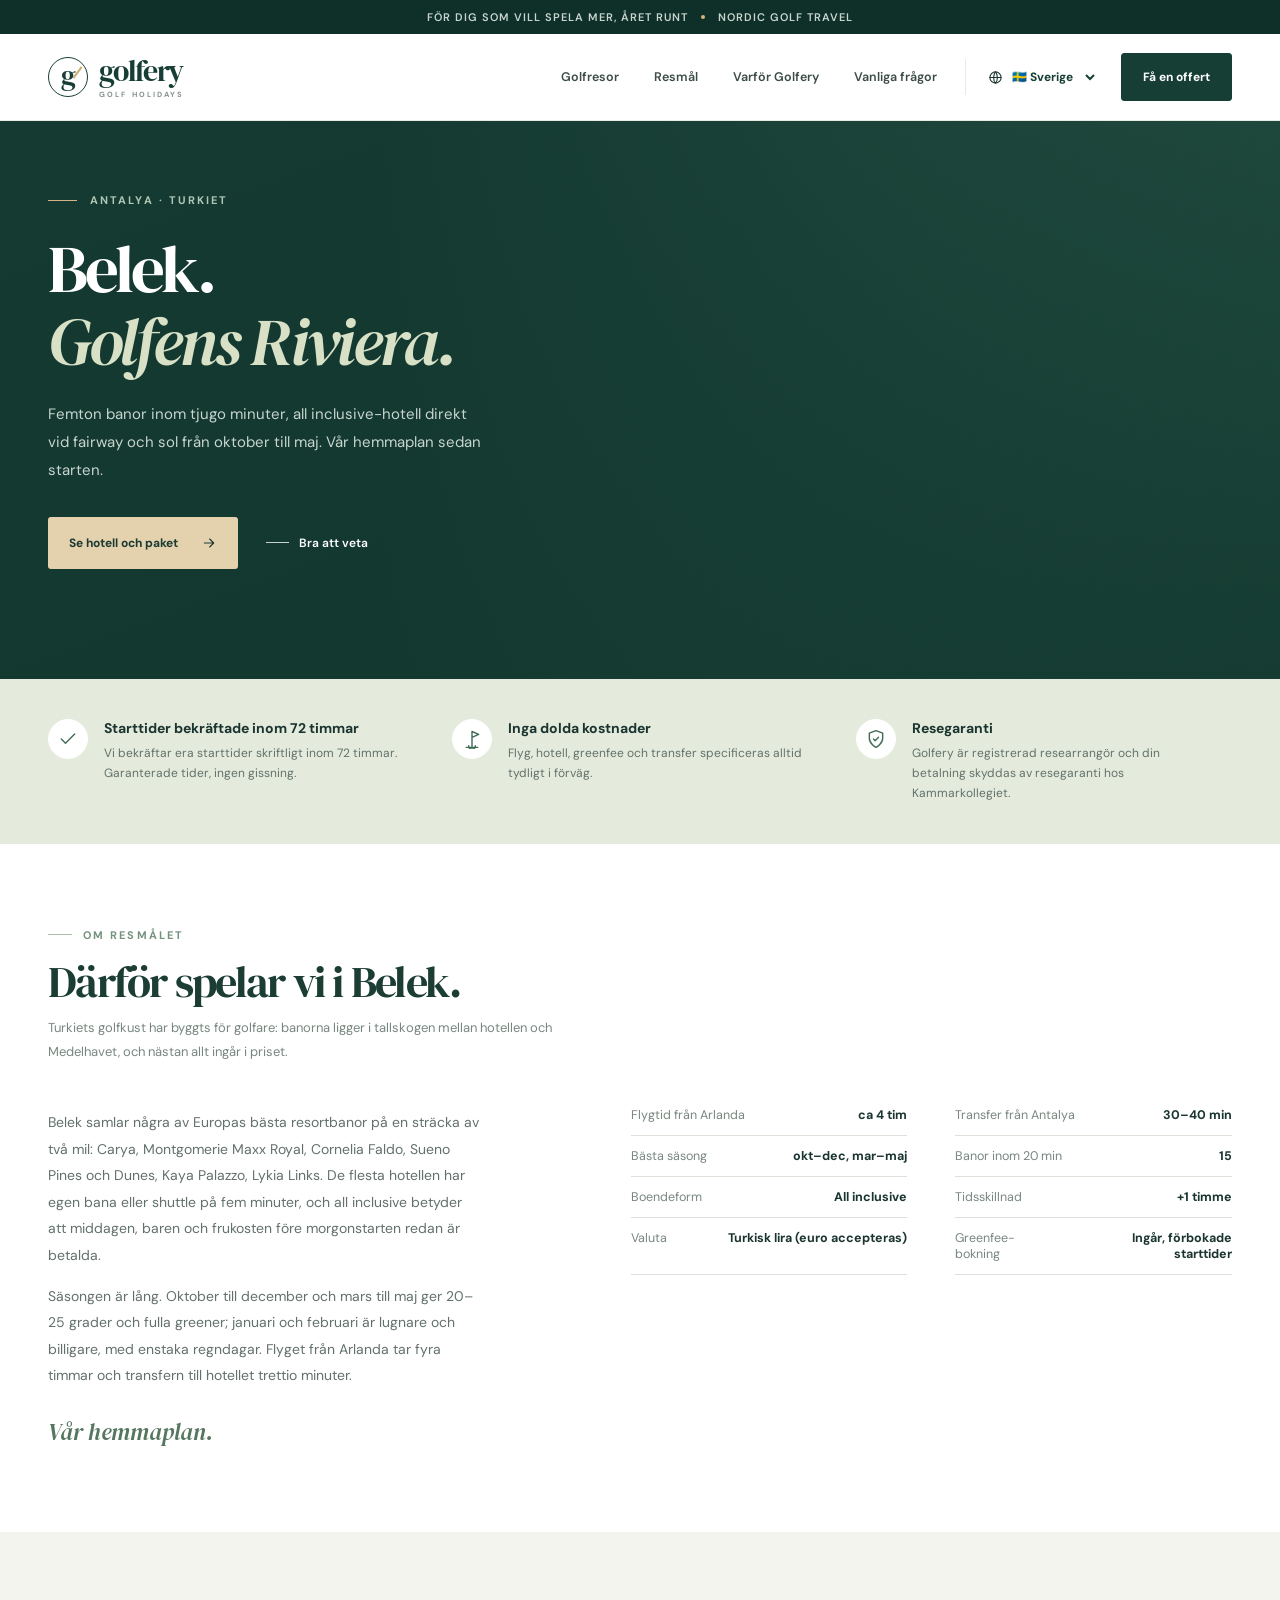
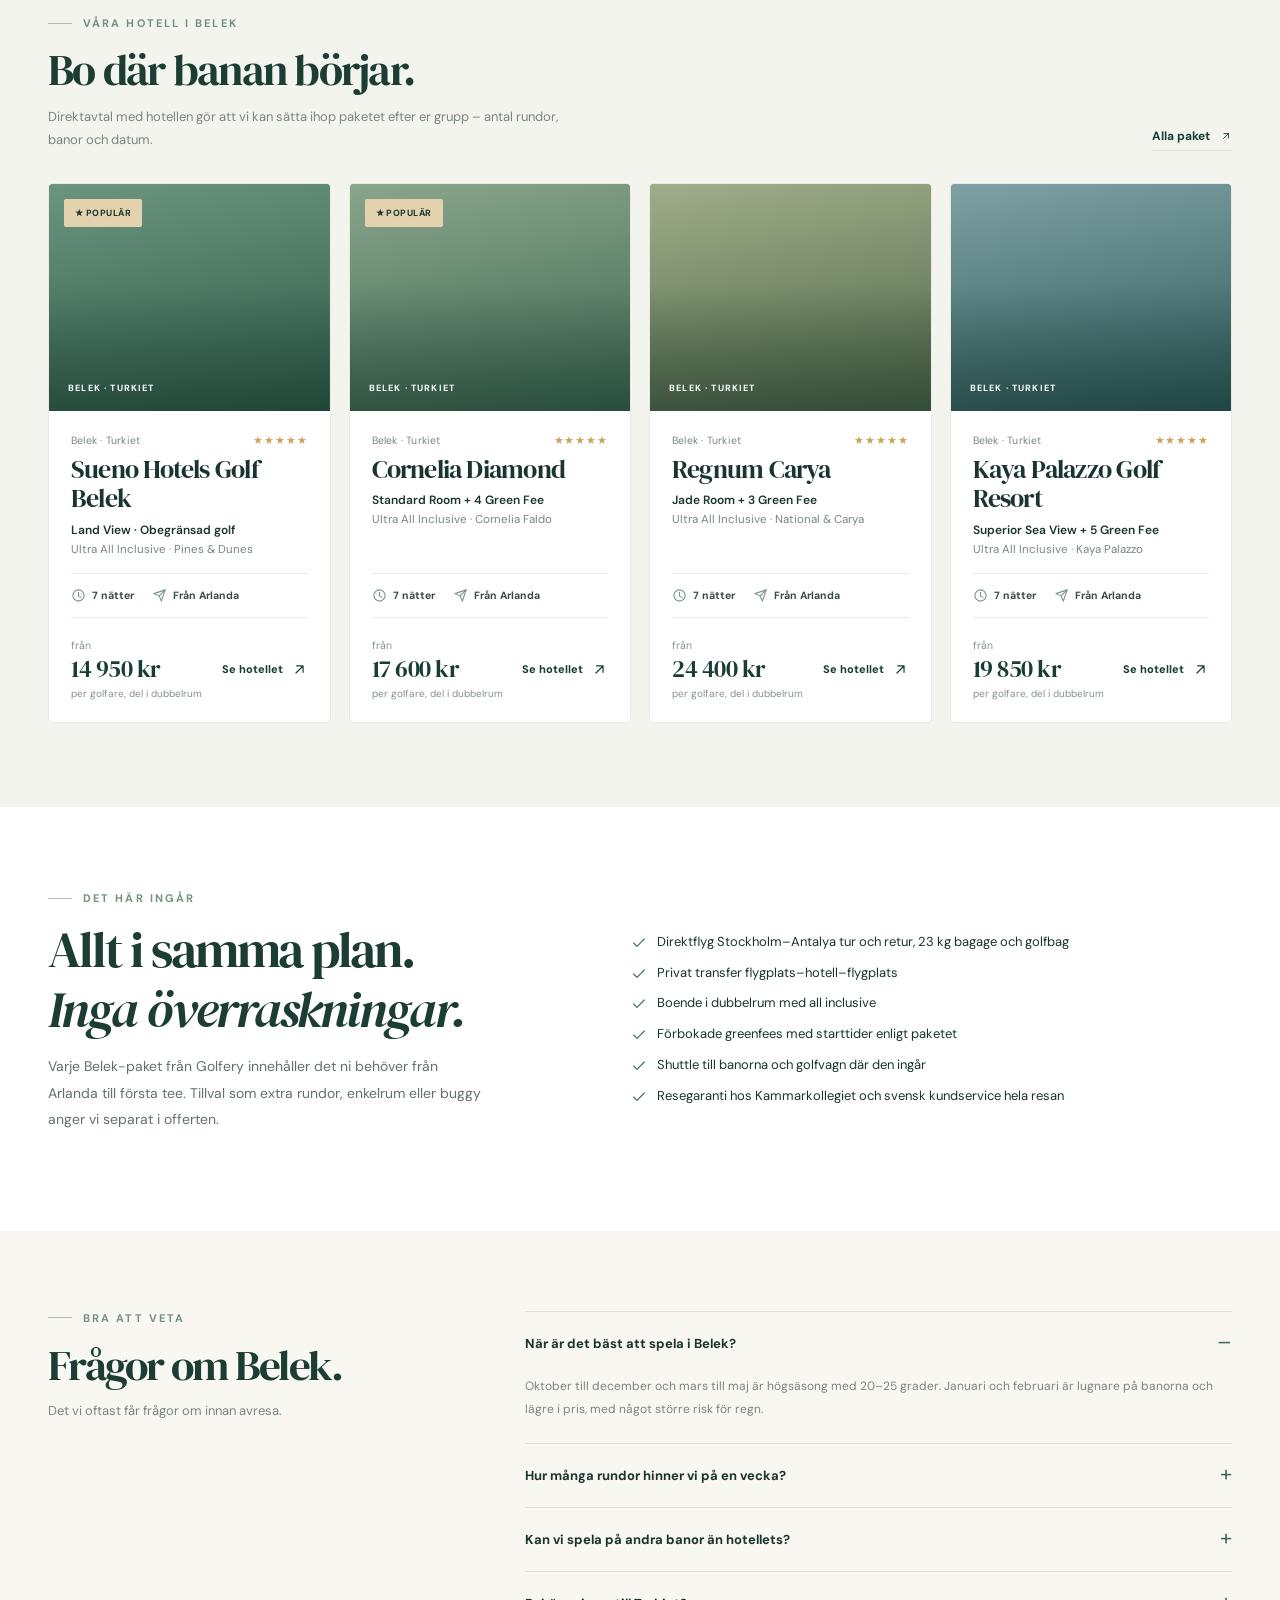
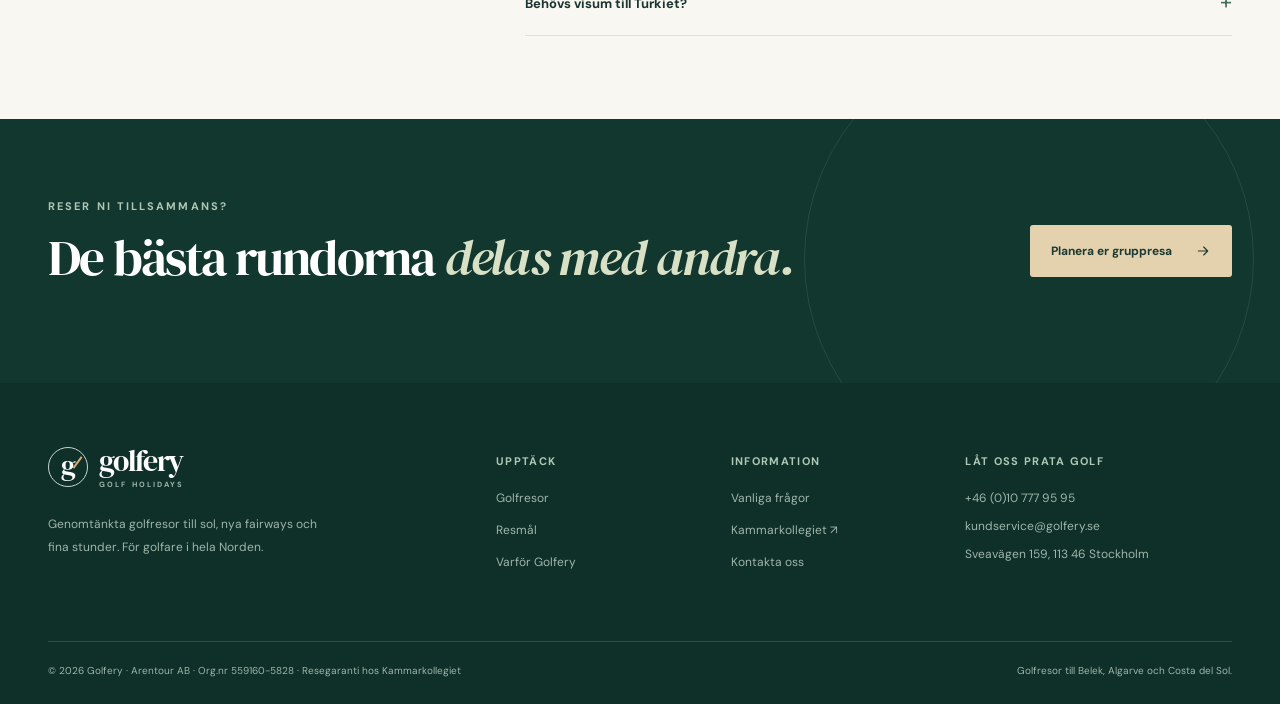
==== destination-belek.html @ dacb609c "Golfery Modern Nordic design test: Belek destination page template Co-Authored-By: Claude Fable 5.1 " ====
<!doctype html>
<html lang="sv"><head><meta charset="utf-8"><title>Golfery — Belek (mall för destinationssida)</title><link rel="preconnect" href="https://fonts.googleapis.com"><link rel="preconnect" href="https://fonts.gstatic.com" crossorigin><link href="https://fonts.googleapis.com/css2?family=DM+Sans:wght@400;500;600;700&family=DM+Serif+Display:ital@0;1&display=swap" rel="stylesheet"><link rel="stylesheet" href="tokens.css"><link rel="stylesheet" href="golfery.css"></head>
<body style="background:var(--surface);margin:0">
<svg aria-hidden="true" style="position:absolute;width:0;height:0;overflow:hidden" xmlns="http://www.w3.org/2000/svg"><defs><symbol id="i-arrow" viewBox="0 0 24 24"><path d="M5 12h14m-6-6 6 6-6 6"/></symbol><symbol id="i-up" viewBox="0 0 24 24"><path d="M7 17 17 7M8 7h9v9"/></symbol><symbol id="i-map" viewBox="0 0 24 24"><path d="M20 10c0 5-8 12-8 12S4 15 4 10a8 8 0 0 1 16 0Z"/><circle cx="12" cy="10" r="2.5"/></symbol><symbol id="i-plane" viewBox="0 0 24 24"><path d="m21 3-6 18-3.6-8.4L3 9z"/><path d="m21 3-9.6 9.6"/></symbol><symbol id="i-date" viewBox="0 0 24 24"><rect x="3" y="5" width="18" height="16" rx="2"/><path d="M7 3v4m10-4v4M3 10h18"/></symbol><symbol id="i-people" viewBox="0 0 24 24"><circle cx="9" cy="8" r="3"/><path d="M3 21v-3a6 6 0 0 1 12 0v3M17 11a3 3 0 1 0-1-6M17 15c2.5.2 4 2 4 5v1"/></symbol><symbol id="i-shield" viewBox="0 0 24 24"><path d="M12 22s8-4 8-11V5l-8-3-8 3v6c0 7 8 11 8 11Z"/><path d="m9 12 2 2 4-4"/></symbol><symbol id="i-clock" viewBox="0 0 24 24"><circle cx="12" cy="12" r="9"/><path d="M12 7v6l4 2"/></symbol><symbol id="i-golf" viewBox="0 0 24 24"><path d="M5 22h14M12 22V3l8 3.5L12 10"/><path d="M8 20a4 4 0 0 0 8 0"/></symbol><symbol id="i-globe" viewBox="0 0 24 24"><circle cx="12" cy="12" r="9"/><path d="M3 12h18M12 3c-4 4-4 14 0 18m0-18c4 4 4 14 0 18"/></symbol><symbol id="i-chevron" viewBox="0 0 24 24"><path d="m6 9 6 6 6-6"/></symbol><symbol id="i-check" viewBox="0 0 24 24"><path d="m4 12 5 5L20 6"/></symbol><symbol id="i-sun" viewBox="0 0 24 24"><circle cx="12" cy="12" r="4"/><path d="M12 2v2m0 16v2M4.93 4.93l1.42 1.42m11.3 11.3 1.42 1.42M2 12h2m16 0h2M4.93 19.07l1.42-1.42M17.65 6.35l1.42-1.42"/></symbol></defs></svg>
<div class="announcement"><span>FÖR DIG SOM VILL SPELA MER, ÅRET RUNT</span><span class="dot"></span><span>NORDIC GOLF TRAVEL</span></div>
<header class="navigation"><div class="container nav-inner"><a class="brand" href="#" aria-label="Golfery start"><span class="brand-mark"><span>g</span></span><span class="brand-name">golfery<span class="brand-sub">GOLF HOLIDAYS</span></span></a><nav class="nav-links" aria-label="Main navigation"><a href="#">Golfresor</a><a href="#">Resmål</a><a href="#">Varför Golfery</a><a href="#">Vanliga frågor</a></nav><div class="nav-actions"><label class="locale-wrap"><svg class="ico"><use href="#i-globe"/></svg><select aria-label="Language and market"><option>🇸🇪 Sverige</option><option>🇩🇰 Danmark</option><option>🇳🇴 Norge</option><option>🇫🇮 Suomi</option></select></label><button class="nav-cta" type="button">Få en offert</button><button class="menu-toggle" type="button" aria-label="Open menu">☰</button></div></div></header>
<main>
<section class="hero hero-inner"><div class="hero-art" role="img" aria-label="Belek" style="background-image:linear-gradient(160deg,#4f8470,#2f5f4e 60%,#1d4538)"></div><div class="container hero-layout"><div class="hero-copy"><div class="eyebrow">ANTALYA · TURKIET</div><h1>Belek.<em>Golfens Riviera.</em></h1><p class="hero-description">Femton banor inom tjugo minuter, all inclusive-hotell direkt vid fairway och sol från oktober till maj. Vår hemmaplan sedan starten.</p><div class="hero-links"><a class="primary-btn" href="#hotell"><span>Se hotell och paket</span><svg class="ico"><use href="#i-arrow"/></svg></a><a class="text-link" href="#faq"><span class="line"></span><span>Bra att veta</span></a></div></div></div></section>
<section class="promise-strip"><div class="container promise-grid"><div class="promise"><div class="trust-symbol"><svg class="ico"><use href="#i-check"/></svg></div><div><h3>Starttider bekräftade inom 72 timmar</h3><p>Vi bekräftar era starttider skriftligt inom 72 timmar. Garanterade tider, ingen gissning.</p></div></div><div class="promise"><div class="trust-symbol"><svg class="ico"><use href="#i-golf"/></svg></div><div><h3>Inga dolda kostnader</h3><p>Flyg, hotell, greenfee och transfer specificeras alltid tydligt i förväg.</p></div></div><div class="promise"><div class="trust-symbol"><svg class="ico"><use href="#i-shield"/></svg></div><div><h3>Resegaranti</h3><p>Golfery är registrerad researrangör och din betalning skyddas av resegaranti hos Kammarkollegiet.</p></div></div></div></section>
<section class="section section-white"><div class="container"><div class="section-heading"><div><div class="section-label eyebrow">OM RESMÅLET</div><h2 class="section-title">Därför spelar vi i Belek.</h2><p class="section-subtitle">Turkiets golfkust har byggts för golfare: banorna ligger i tallskogen mellan hotellen och Medelhavet, och nästan allt ingår i priset.</p></div></div><div class="why-layout" style="align-items:start;gap:60px"><div class="why-lead"><p>Belek samlar några av Europas bästa resortbanor på en sträcka av två mil: Carya, Montgomerie Maxx Royal, Cornelia Faldo, Sueno Pines och Dunes, Kaya Palazzo, Lykia Links. De flesta hotellen har egen bana eller shuttle på fem minuter, och all inclusive betyder att middagen, baren och frukosten före morgonstarten redan är betalda.</p><p>Säsongen är lång. Oktober till december och mars till maj ger 20–25 grader och fulla greener; januari och februari är lugnare och billigare, med enstaka regndagar. Flyget från Arlanda tar fyra timmar och transfern till hotellet trettio minuter.</p><div class="why-sign">Vår hemmaplan.</div></div><div><div class="spec-list"><div class="spec-row"><span>Flygtid från Arlanda</span><span>ca 4 tim</span></div><div class="spec-row"><span>Transfer från Antalya</span><span>30–40 min</span></div><div class="spec-row"><span>Bästa säsong</span><span>okt–dec, mar–maj</span></div><div class="spec-row"><span>Banor inom 20 min</span><span>15</span></div><div class="spec-row"><span>Boendeform</span><span>All inclusive</span></div><div class="spec-row"><span>Tidsskillnad</span><span>+1 timme</span></div><div class="spec-row"><span>Valuta</span><span>Turkisk lira (euro accepteras)</span></div><div class="spec-row"><span>Greenfee-bokning</span><span>Ingår, förbokade starttider</span></div></div></div></div></div></section>
<section class="section section-tint" id="hotell"><div class="container"><div class="section-heading"><div><div class="section-label eyebrow">VÅRA HOTELL I BELEK</div><h2 class="section-title">Bo där banan börjar.</h2><p class="section-subtitle">Direktavtal med hotellen gör att vi kan sätta ihop paketet efter er grupp – antal rundor, banor och datum.</p></div><a class="section-side-link" href="#"><span>Alla paket</span><svg class="ico"><use href="#i-up"/></svg></a></div><div class="package-grid">
<article class="package-card"><div class="package-art" role="img" aria-label="Sueno Hotels Golf Belek" style="background-image:linear-gradient(170deg,#6b957f,#2f5a48)"><span class="pill pill-star">★ Populär</span><span class="art-caption">Belek · Turkiet</span></div><div class="package-content"><div class="card-meta"><span>Belek · Turkiet</span><span class="stars" aria-label="5 stjärnor">★★★★★</span></div><h3>Sueno Hotels Golf Belek</h3><p class="room-line">Land View · Obegränsad golf</p><p class="board-line">Ultra All Inclusive · Pines &amp; Dunes</p><div class="package-facts"><span><svg class="ico"><use href="#i-clock"/></svg>7 nätter</span><span><svg class="ico"><use href="#i-plane"/></svg>Från Arlanda</span></div><div class="package-foot"><div class="offer-label price-label">från<strong>14 950 kr</strong><small>per golfare, del i dubbelrum</small></div><a class="offer-cta" href="#">Se hotellet<svg class="ico"><use href="#i-up"/></svg></a></div></div></article>
<article class="package-card"><div class="package-art" role="img" aria-label="Cornelia Diamond" style="background-image:linear-gradient(170deg,#8aa68c,#3d6650)"><span class="pill pill-star">★ Populär</span><span class="art-caption">Belek · Turkiet</span></div><div class="package-content"><div class="card-meta"><span>Belek · Turkiet</span><span class="stars" aria-label="5 stjärnor">★★★★★</span></div><h3>Cornelia Diamond</h3><p class="room-line">Standard Room + 4 Green Fee</p><p class="board-line">Ultra All Inclusive · Cornelia Faldo</p><div class="package-facts"><span><svg class="ico"><use href="#i-clock"/></svg>7 nätter</span><span><svg class="ico"><use href="#i-plane"/></svg>Från Arlanda</span></div><div class="package-foot"><div class="offer-label price-label">från<strong>17 600 kr</strong><small>per golfare, del i dubbelrum</small></div><a class="offer-cta" href="#">Se hotellet<svg class="ico"><use href="#i-up"/></svg></a></div></div></article>
<article class="package-card"><div class="package-art" role="img" aria-label="Regnum Carya" style="background-image:linear-gradient(170deg,#9fae8a,#4e6446)"><span class="art-caption">Belek · Turkiet</span></div><div class="package-content"><div class="card-meta"><span>Belek · Turkiet</span><span class="stars" aria-label="5 stjärnor">★★★★★</span></div><h3>Regnum Carya</h3><p class="room-line">Jade Room + 3 Green Fee</p><p class="board-line">Ultra All Inclusive · National &amp; Carya</p><div class="package-facts"><span><svg class="ico"><use href="#i-clock"/></svg>7 nätter</span><span><svg class="ico"><use href="#i-plane"/></svg>Från Arlanda</span></div><div class="package-foot"><div class="offer-label price-label">från<strong>24 400 kr</strong><small>per golfare, del i dubbelrum</small></div><a class="offer-cta" href="#">Se hotellet<svg class="ico"><use href="#i-up"/></svg></a></div></div></article>
<article class="package-card"><div class="package-art" role="img" aria-label="Kaya Palazzo Golf Resort" style="background-image:linear-gradient(170deg,#7fa1a3,#2e5a5a)"><span class="art-caption">Belek · Turkiet</span></div><div class="package-content"><div class="card-meta"><span>Belek · Turkiet</span><span class="stars" aria-label="5 stjärnor">★★★★★</span></div><h3>Kaya Palazzo Golf Resort</h3><p class="room-line">Superior Sea View + 5 Green Fee</p><p class="board-line">Ultra All Inclusive · Kaya Palazzo</p><div class="package-facts"><span><svg class="ico"><use href="#i-clock"/></svg>7 nätter</span><span><svg class="ico"><use href="#i-plane"/></svg>Från Arlanda</span></div><div class="package-foot"><div class="offer-label price-label">från<strong>19 850 kr</strong><small>per golfare, del i dubbelrum</small></div><a class="offer-cta" href="#">Se hotellet<svg class="ico"><use href="#i-up"/></svg></a></div></div></article>
</div></div></section>
<section class="section section-white"><div class="container why-layout" style="gap:60px"><div class="why-lead"><div class="section-label eyebrow">DET HÄR INGÅR</div><h2 class="section-title">Allt i samma plan.<br><em>Inga överraskningar.</em></h2><p>Varje Belek-paket från Golfery innehåller det ni behöver från Arlanda till första tee. Tillval som extra rundor, enkelrum eller buggy anger vi separat i offerten.</p></div><div><ul class="check-list"><li><svg class="ico"><use href="#i-check"/></svg><span>Direktflyg Stockholm–Antalya tur och retur, 23 kg bagage och golfbag</span></li><li><svg class="ico"><use href="#i-check"/></svg><span>Privat transfer flygplats–hotell–flygplats</span></li><li><svg class="ico"><use href="#i-check"/></svg><span>Boende i dubbelrum med all inclusive</span></li><li><svg class="ico"><use href="#i-check"/></svg><span>Förbokade greenfees med starttider enligt paketet</span></li><li><svg class="ico"><use href="#i-check"/></svg><span>Shuttle till banorna och golfvagn där den ingår</span></li><li><svg class="ico"><use href="#i-check"/></svg><span>Resegaranti hos Kammarkollegiet och svensk kundservice hela resan</span></li></ul></div></div></section>
<section class="faq-section" id="faq"><div class="container faq-layout"><div><div class="section-label eyebrow">BRA ATT VETA</div><h2 class="section-title">Frågor om Belek.</h2><p class="section-subtitle">Det vi oftast får frågor om innan avresa.</p></div><div class="faq-list"><details open><summary>När är det bäst att spela i Belek?</summary><p>Oktober till december och mars till maj är högsäsong med 20–25 grader. Januari och februari är lugnare på banorna och lägre i pris, med något större risk för regn.</p></details><details><summary>Hur många rundor hinner vi på en vecka?</summary><p>De flesta grupper spelar fem rundor på sju nätter med en vilodag. Vi bokar starttiderna i förväg så att ni slipper leta tider på plats.</p></details><details><summary>Kan vi spela på andra banor än hotellets?</summary><p>Ja. Vi byter ut eller lägger till rundor på grannbanorna i offerten; shuttle ingår på de flesta hotell.</p></details><details><summary>Behövs visum till Turkiet?</summary><p>Nej, svenska medborgare reser visumfritt upp till 90 dagar. Passet ska vara giltigt minst 150 dagar efter inresa.</p></details></div></div></section>
<section class="large-statement"><div class="container statement-inner"><div><div class="eyebrow">RESER NI TILLSAMMANS?</div><h2>De bästa rundorna <em>delas med andra.</em></h2></div><button class="primary-btn" type="button"><span>Planera er gruppresa</span><svg class="ico"><use href="#i-arrow"/></svg></button></div></section>
</main>
<footer class="footer"><div class="container"><div class="footer-inner"><div class="footer-brand"><a class="brand" href="#" aria-label="Golfery start"><span class="brand-mark"><span>g</span></span><span class="brand-name">golfery<span class="brand-sub">GOLF HOLIDAYS</span></span></a><p class="footer-blurb">Genomtänkta golfresor till sol, nya fairways och fina stunder. För golfare i hela Norden.</p></div><div><h4>Upptäck</h4><div class="footer-links"><a href="#">Golfresor</a><a href="#">Resmål</a><a href="#">Varför Golfery</a></div></div><div><h4>Information</h4><div class="footer-links"><a href="#">Vanliga frågor</a><a href="#">Kammarkollegiet ↗</a><a href="#">Kontakta oss</a></div></div><div class="footer-contact"><h4>Låt oss prata golf</h4><p>+46 (0)10 777 95 95</p><p style="margin:9px 0">kundservice@golfery.se</p><p>Sveavägen 159, 113 46 Stockholm</p></div></div><div class="footer-bottom"><span>© 2026 Golfery · Arentour AB · Org.nr 559160-5828 · Resegaranti hos Kammarkollegiet</span><span>Golfresor till Belek, Algarve och Costa del Sol.</span></div></div></footer>
</body></html>
---- tokens.css ----
:root{--surface:#f8f7f1;--surface-white:#ffffff;--surface-tint:#f3f4ed;--surface-field:#fafbf8;--surface-sage:#e4ebdc;--star:#c9a35a;--forest:#12372f;--forest-deep:#0f3029;--green:#173e35;--green-hover:#31594d;--sage:#548875;--sage-tile:#799b7e;--moss:#739580;--ink:#1a3430;--ink-heading:#1b3d34;--ink-nav:#3b4c45;--ink-muted:#63716b;--ink-soft:#78877f;--ink-faint:#859389;--sage-label:#74917e;--sage-icon:#759385;--sage-rule:#adbfaa;--sage-index:#8aa391;--sage-deep:#416c56;--sage-sign:#55765f;--bronze:#8e7045;--gold:#d4b484;--gold-mark:#d1ac73;--sand:#e4d2af;--sand-hover:#f1deba;--on-sand:#1c3a31;--focus:#e0b270;--on-forest:#ffffff;--on-forest-soft:#c8d5ce;--on-forest-accent:#d8e0c6;--on-forest-label:#afc7b5;--on-forest-muted:#9fb5aa;--line:#dce2d9;--line-soft:#e8eae3;--line-on-forest:#ffffff24;--selection:#d3e0c0;--overlay:#0d221ddb;--space-1:8px;--space-2:13px;--space-3:18px;--space-4:22px;--space-5:28px;--space-6:48px;--space-7:84px;--gutter-tablet:32px;--gutter-mobile:20px;--container:1376px;--header-height:87px;--control-height:53px;--radius-xs:2px;--radius-sm:3px;--radius-md:5px;--radius-lg:7px;--radius-full:999px;--shadow-search:0 20px 50px #142e2221;--shadow-card-hover:0 15px 25px #243d2d13;--shadow-menu:0 15px 20px #00000020;--shadow-modal:0 20px 80px #00000033;--font-serif:'DM Serif Display', Georgia, serif;--font-sans:'DM Sans', -apple-system, BlinkMacSystemFont, 'Segoe UI', sans-serif;}
---- golfery.css ----
/* Golfery Modern Nordic — component stylesheet.
   Every colour, radius and shadow comes from tokens.css (generated from tokens.json).
   Class names match the original concept page, so existing markup keeps working. */

*,*:before,*:after{box-sizing:border-box}
html{scroll-padding-top:110px}
body{margin:0;background:var(--surface);color:var(--ink);font-family:var(--font-sans);-webkit-font-smoothing:antialiased}
button,input,select{font:inherit}
button,a{-webkit-tap-highlight-color:transparent}
button{cursor:pointer}
a{color:inherit;text-decoration:none}
img{max-width:100%}
.gf-icon,.ico{width:1em;height:1em;vertical-align:-.14em;stroke:currentColor;fill:none;stroke-width:1.7;stroke-linecap:round;stroke-linejoin:round;flex-shrink:0}
button:focus-visible,a:focus-visible,select:focus-visible,input:focus-visible,summary:focus-visible{outline:3px solid var(--focus);outline-offset:3px}
::selection{background:var(--selection);color:var(--green)}

/* Layout */
.container{max-width:var(--container);margin:0 auto;padding-left:var(--space-6);padding-right:var(--space-6)}
.section{padding:var(--space-7) 0}
.section-white{background:var(--surface-white)}
.section-tint{background:var(--surface-tint)}
.eyebrow{font-size:11px;font-weight:700;letter-spacing:.19em;text-transform:uppercase}
.serif{font-family:var(--font-serif);font-weight:400}
.muted{color:var(--ink-muted)}

/* Announcement */
.announcement{height:34px;display:flex;align-items:center;justify-content:center;background:var(--forest-deep);color:var(--on-forest-soft);font-size:11px;font-weight:600;letter-spacing:.09em;padding:0 var(--gutter-mobile);text-align:center}
.announcement .dot{height:4px;width:4px;border-radius:var(--radius-full);background:var(--gold);display:inline-block;margin:0 13px;flex-shrink:0}

/* Header */
.navigation{height:var(--header-height);background:var(--surface-white);position:relative;z-index:20;border-bottom:1px solid var(--line-soft)}
.nav-inner{display:flex;align-items:center;justify-content:space-between;height:100%;gap:28px}
.brand{display:flex;align-items:center;gap:11px;color:var(--green);flex-shrink:0}
.brand-mark{width:40px;height:40px;border:1.5px solid var(--green);border-radius:var(--radius-full);display:grid;place-items:center;position:relative}
.brand-mark:after{content:'';height:14px;width:7px;transform:rotate(36deg);border-right:2px solid var(--gold-mark);position:absolute;right:8px;top:6px}
.brand-mark span{font:28px var(--font-serif);margin-top:-4px}
.brand-name{font-family:var(--font-serif);font-size:30px;letter-spacing:-.055em;line-height:1}
.brand-sub{display:block;letter-spacing:.28em;font-size:7.5px;font-family:var(--font-sans);font-weight:700;color:var(--ink-faint);margin-top:5px}
.nav-links{display:flex;align-items:center;gap:35px;margin-left:auto}
.nav-links a{font-size:12.5px;font-weight:600;color:var(--ink-nav);transition:color .2s}
.nav-links a:hover{color:var(--bronze)}
.nav-actions{display:flex;align-items:center;gap:17px}
.locale-wrap{display:flex;align-items:center;gap:5px;padding:9px 6px;border-left:1px solid var(--line-soft);padding-left:22px}
.locale-wrap .ico{width:15px;height:15px}
.locale-wrap select{border:0;background:transparent;font-size:12px;font-weight:700;color:var(--green);max-width:102px;cursor:pointer}
.menu-toggle{display:none;background:none;border:0;font-size:22px;color:var(--green)}

/* Buttons */
.nav-cta,.btn-green{display:inline-flex;align-items:center;gap:12px;background:var(--green);border:1px solid var(--green);color:var(--on-forest);padding:15px 21px;font-size:12px;font-weight:700;border-radius:var(--radius-sm);white-space:nowrap;transition:background .2s,transform .2s}
.nav-cta:hover,.btn-green:hover{background:var(--green-hover);transform:translateY(-1px)}
.primary-btn{display:inline-flex;align-items:center;justify-content:center;gap:23px;border:none;border-radius:var(--radius-sm);background:var(--sand);color:var(--on-sand);padding:18px 21px;font-weight:700;font-size:12px;transition:background .2s,transform .2s;white-space:nowrap}
.primary-btn:hover{background:var(--sand-hover);transform:translateY(-1px)}
.primary-btn .ico{font-size:16px}
.text-link{display:inline-flex;align-items:center;gap:10px;color:var(--on-forest);font-weight:600;font-size:12px}
.text-link .line{width:23px;height:1px;background:var(--on-forest-soft);transition:width .2s}
.text-link:hover .line{width:40px}
.text-link.on-light{color:var(--green)}
.text-link.on-light .line{background:var(--sage-rule)}
.offer-cta{border:0;background:transparent;color:var(--green);font-size:11px;font-weight:800;display:inline-flex;align-items:center;gap:8px;white-space:nowrap;padding:0}
.offer-cta .ico{font-size:17px;transition:transform .2s}
.offer-cta:hover .ico{transform:translate(2px,-2px)}
.section-side-link{display:inline-flex;gap:10px;align-items:center;white-space:nowrap;color:var(--green);font-size:12px;font-weight:700;padding-bottom:6px;border-bottom:1px solid var(--line)}
.section-side-link:hover{color:var(--bronze)}

/* Hero */
.hero{background:var(--forest);color:var(--on-forest);position:relative;overflow:hidden;min-height:632px}
.hero-layout{display:grid;grid-template-columns:51% 49%;min-height:632px}
.hero-copy{padding-top:91px;padding-bottom:130px;padding-right:37px;position:relative;z-index:2}
.hero-copy .eyebrow{color:var(--on-forest-label);display:flex;align-items:center;gap:13px;font-size:11px}
.hero-copy .eyebrow:before{content:'';display:block;width:29px;height:1px;background:var(--gold)}
.hero h1{font-family:var(--font-serif);font-weight:400;letter-spacing:-.045em;font-size:clamp(55px,5.2vw,78px);line-height:1.1;margin:25px 0 23px;max-width:620px}
.hero h1 em{color:var(--on-forest-accent);font-weight:400;display:block}
.hero-description{max-width:438px;color:var(--on-forest-soft);font-size:15px;line-height:1.85;font-weight:400;margin-bottom:32px}
.hero-links{display:flex;align-items:center;gap:var(--space-5)}
.hero-art{position:absolute;top:0;right:0;bottom:0;width:49%;background-color:var(--sage);background-size:cover;background-position:center;z-index:0}
.hero-art:after{content:'';position:absolute;inset:0;background:linear-gradient(90deg,rgba(18,55,47,.23),transparent 65%),linear-gradient(0deg,rgba(14,47,41,.31),transparent 40%)}
.hero-badge{position:absolute;z-index:2;bottom:146px;right:clamp(45px,8vw,155px);width:153px;height:153px;border-radius:var(--radius-full);border:1px solid rgba(255,255,255,.65);background:rgba(20,58,49,.72);backdrop-filter:blur(8px);display:flex;flex-direction:column;align-items:center;justify-content:center;text-align:center;transform:rotate(11deg)}
.hero-badge .ico{font-size:24px;color:var(--sand);margin-bottom:7px}
.hero-badge strong{font:23px/1.1 var(--font-serif);letter-spacing:-.03em}
.hero-badge span{font-size:8px;text-transform:uppercase;letter-spacing:.16em;line-height:1.6;margin-top:7px;color:var(--on-forest-soft);max-width:90px}
.hero-side-label{position:absolute;bottom:34px;right:43px;z-index:1;color:var(--on-forest);font-size:10px;letter-spacing:.14em;display:flex;align-items:center;gap:10px}
.hero-side-label:before{content:'';width:28px;height:1px;background:currentColor}
.hero-index{position:absolute;z-index:2;top:50%;right:18px;writing-mode:vertical-rl;color:rgba(255,255,255,.53);font-size:10px;letter-spacing:.22em}
.hero-shape{position:absolute;left:-150px;bottom:-240px;border:1px solid rgba(255,255,255,.04);border-radius:var(--radius-full);width:450px;height:450px;pointer-events:none}
.hero-shape:after{content:'';display:block;width:360px;height:360px;border:1px solid rgba(255,255,255,.035);border-radius:var(--radius-full);margin:45px}
/* Compact hero for inner pages: one column, photo as full background */
.hero-inner{min-height:420px}
.hero-inner .hero-layout{grid-template-columns:1fr;min-height:420px}
.hero-inner .hero-copy{padding-top:72px;padding-bottom:110px}
.hero-inner .hero-art{width:100%;opacity:.55}
.hero-inner .hero-art:after{background:linear-gradient(90deg,rgba(18,55,47,.92) 30%,rgba(18,55,47,.35))}

/* Search card */
.search-wrap{position:relative;z-index:5;margin-top:-77px}
.search-card{background:var(--surface-white);box-shadow:var(--shadow-search);padding:24px var(--space-5) 25px;border-radius:var(--radius-lg)}
.search-top{display:flex;align-items:center;justify-content:space-between;margin-bottom:19px;gap:12px}
.search-top strong{font-size:13px;color:var(--green)}
.search-top .search-help{font-size:11px;color:var(--ink-soft);display:flex;align-items:center;gap:7px}
.search-top .search-help .ico{color:var(--sage-deep)}
.search-fields{display:grid;grid-template-columns:1.2fr 1.2fr 1fr .8fr auto;align-items:end;gap:var(--space-2)}
.field{display:block;min-width:0}
.field>span{display:block;font-size:10.5px;letter-spacing:.03em;font-weight:700;margin-bottom:9px;color:var(--ink)}
.field-control{display:flex;align-items:center;gap:10px;border:1px solid var(--line-soft);background:var(--surface-field);min-height:var(--control-height);border-radius:var(--radius-sm);padding:0 13px}
.field-control .ico{color:var(--sage-icon);font-size:17px}
.field-control select,.field-control input{border:0;min-width:0;background:transparent;color:var(--green);font-size:12px;font-weight:600;width:100%;outline-offset:6px;appearance:none;cursor:pointer}
.field-control input{cursor:text}
.select-chevron{width:12px!important;height:12px!important;color:var(--sage-icon)!important}
.search-btn{height:var(--control-height);background:var(--green);border:0;color:var(--on-forest);padding:0 25px;font-size:12px;font-weight:700;white-space:nowrap;display:flex;align-items:center;gap:15px;border-radius:var(--radius-sm);transition:background .2s}
.search-btn:hover{background:var(--green-hover)}
.search-btn .ico{font-size:16px}
.no-price-note{font-size:11px;color:var(--ink-faint);margin-top:13px;margin-bottom:0}

/* Trust strip */
.trust{padding-top:31px;padding-bottom:40px;display:grid;grid-template-columns:repeat(3,minmax(0,1fr));gap:var(--space-5)}
.trust-item{display:flex;align-items:center;gap:14px;border-right:1px solid var(--line);padding-left:5px}
.trust-item:last-child{border-right:0}
.trust-symbol{height:40px;width:40px;display:grid;place-items:center;border:1px solid var(--line);border-radius:var(--radius-full);color:var(--sage-deep);font-size:20px;flex-shrink:0}
.trust-item strong{display:block;font-size:12px;margin-bottom:4px}
.trust-item small{display:block;color:var(--ink-faint);font-size:10.5px;line-height:1.5}

/* Section heading */
.section-heading{display:flex;justify-content:space-between;gap:40px;align-items:end;margin-bottom:32px}
.section-label{display:flex;align-items:center;gap:11px;color:var(--sage-label)}
.section-label:before{content:'';width:24px;height:1px;background:var(--sage-rule)}
.section-title{font:clamp(35px,3.4vw,51px)/1.16 var(--font-serif);letter-spacing:-.04em;margin:15px 0 9px;color:var(--ink-heading);text-wrap:balance}
.section-title em{font-style:italic;color:var(--ink-heading)}
.section-subtitle{max-width:540px;font-size:13px;line-height:1.8;color:var(--ink-soft);margin:0}

/* Package card */
.package-grid{display:grid;grid-template-columns:repeat(4,minmax(0,1fr));gap:var(--space-3)}
.package-card{border:1px solid var(--line-soft);border-radius:var(--radius-md);overflow:hidden;background:var(--surface-white);transition:transform .25s,box-shadow .25s;display:flex;flex-direction:column}
.package-card:hover{transform:translateY(-4px);box-shadow:var(--shadow-card-hover)}
.package-art{height:227px;position:relative;background-color:var(--sage-tile);background-size:cover;background-position:center;overflow:hidden}
.package-art:after{content:'';position:absolute;inset:0;background:linear-gradient(0deg,rgba(14,43,35,.42),transparent 55%)}
.pill{position:absolute;top:15px;left:15px;z-index:1;background:var(--surface-white);color:var(--green);border-radius:var(--radius-xs);padding:8px 11px;font-size:9px;letter-spacing:.05em;font-weight:800;text-transform:uppercase}
.art-caption{position:absolute;bottom:17px;left:19px;z-index:1;font-weight:700;letter-spacing:.13em;font-size:9px;color:var(--on-forest);text-transform:uppercase}
.package-content{padding:var(--space-4) var(--space-4) 20px;display:flex;flex-direction:column;flex:1}
.package-content h3{font:26px/1.12 var(--font-serif);margin:2px 0 8px;letter-spacing:-.03em;color:var(--ink)}
.package-description{font-size:12px;color:var(--ink-soft);line-height:1.7;min-height:44px;margin:0 0 18px}
.package-facts{display:flex;gap:18px;flex-wrap:wrap;padding:14px 0;border-top:1px solid var(--line-soft);border-bottom:1px solid var(--line-soft);margin-top:auto}
.package-facts span{display:flex;gap:6px;align-items:center;color:var(--ink-nav);font-size:10.5px;font-weight:700}
.package-facts .ico{font-size:15px;color:var(--sage-icon)}
.package-foot{display:flex;justify-content:space-between;align-items:center;padding-top:19px;gap:12px}
.offer-label{font-size:10.5px;color:var(--ink-faint);line-height:1.7}
.offer-label strong{display:block;font-size:12px;color:var(--green)}
.price-label strong{font:22px/1 var(--font-serif);letter-spacing:-.02em;color:var(--green);display:block;margin-top:2px}

/* Destination tile */
.destination-grid{display:grid;grid-template-columns:1.2fr 1fr 1fr;gap:17px}
.destination-tile{display:block;height:362px;position:relative;border-radius:4px;overflow:hidden;isolation:isolate;background-color:var(--sage-tile);background-size:cover;background-position:center;transition:transform .3s}
.destination-tile:after{content:'';position:absolute;inset:0;background:linear-gradient(0deg,rgba(16,45,39,.74),transparent 62%);z-index:0}
.destination-tile:hover{transform:translateY(-5px)}
.destination-tile .tile-number{position:absolute;top:19px;left:21px;font-size:11px;letter-spacing:.15em;color:var(--on-forest);z-index:1}
.destination-tile .tile-inner{position:absolute;bottom:24px;left:23px;right:22px;z-index:1;color:var(--on-forest);display:flex;align-items:end;justify-content:space-between;gap:12px}
.destination-tile h3{font:35px var(--font-serif);letter-spacing:-.04em;margin:8px 0 0}
.destination-tile small{text-transform:uppercase;font-size:9px;font-weight:700;letter-spacing:.14em;color:var(--on-forest-soft)}
.destination-tile .tile-circle{display:grid;place-items:center;width:38px;height:38px;border:1px solid rgba(255,255,255,.63);border-radius:var(--radius-full);font-size:20px;flex-shrink:0;transition:background .2s}
.destination-tile:hover .tile-circle{background:rgba(255,255,255,.25)}

/* Why / feature list */
.why-layout{display:grid;grid-template-columns:.93fr 1.07fr;gap:95px;align-items:center}
.why-lead .section-title{max-width:420px;font-size:clamp(38px,4vw,57px)}
.why-lead p:not(.eyebrow){font-size:14px;line-height:1.9;color:var(--ink-muted);max-width:435px}
.why-lead .why-sign{font:italic 23px var(--font-serif);margin-top:27px;color:var(--sage-sign)}
.why-features{display:grid;gap:0}
.why-feature{display:flex;gap:25px;padding:23px 0;border-bottom:1px solid var(--line-soft)}
.why-feature:first-child{border-top:1px solid var(--line-soft)}
.feature-index{color:var(--sage-index);font:25px var(--font-serif);min-width:38px}
.why-feature h3{margin:0 0 7px;font-size:15px;color:var(--ink)}
.why-feature p{font-size:12px;line-height:1.8;color:var(--ink-soft);margin:0;max-width:460px}

/* Statement band */
.large-statement{background:var(--forest);color:var(--on-forest);overflow:hidden;position:relative}
.statement-inner{min-height:264px;display:flex;align-items:center;justify-content:space-between;gap:55px}
.large-statement:after{content:'';position:absolute;border:1px solid rgba(180,196,175,.13);width:450px;height:450px;border-radius:var(--radius-full);right:2%;top:-85px;pointer-events:none}
.large-statement h2{font:clamp(34px,4vw,55px)/1.18 var(--font-serif);max-width:760px;letter-spacing:-.035em;margin:14px 0;text-wrap:balance}
.large-statement h2 em{color:var(--on-forest-accent)}
.large-statement .eyebrow{color:var(--on-forest-label)}
.large-statement .primary-btn{z-index:1;position:relative}

/* FAQ */
.faq-section{padding-top:80px;padding-bottom:83px}
.faq-layout{display:grid;grid-template-columns:.72fr 1.28fr;gap:80px}
.faq-layout .section-title{font-size:43px}
.faq-list details{border-bottom:1px solid var(--line)}
.faq-list details:first-child{border-top:1px solid var(--line)}
.faq-list summary{list-style:none;display:flex;justify-content:space-between;gap:20px;cursor:pointer;padding:23px 0;font-size:13px;font-weight:700;color:var(--ink)}
.faq-list summary::-webkit-details-marker{display:none}
.faq-list summary:after{content:'+';font-size:22px;line-height:13px;font-weight:400;color:var(--sage-deep)}
.faq-list details[open] summary:after{content:'–'}
.faq-list details p{font-size:12px;line-height:1.9;color:var(--ink-soft);margin:0 0 22px}

/* Footer */
.footer{background:var(--forest-deep);color:var(--on-forest);padding:63px 0 25px}
.footer-inner{display:grid;grid-template-columns:1.5fr .7fr .7fr 1fr;gap:var(--space-6)}
.footer .brand{color:var(--on-forest)}
.footer .brand-mark{border-color:var(--on-forest-soft)}
.footer .brand-sub{color:var(--on-forest-muted)}
.footer-blurb{max-width:270px;color:var(--on-forest-muted);font-size:12px;line-height:1.9;margin:25px 0}
.footer h4{font-size:11px;text-transform:uppercase;letter-spacing:.12em;margin:8px 0 21px;color:var(--on-forest-label)}
.footer-links{display:flex;flex-direction:column;gap:13px}
.footer-links a,.footer-contact p,.footer-contact a{font-size:12px;color:var(--on-forest-muted);line-height:1.6;margin:0}
.footer-links a:hover,.footer-contact a:hover{color:var(--sand)}
.footer-bottom{border-top:1px solid var(--line-on-forest);margin-top:57px;padding-top:20px;display:flex;justify-content:space-between;gap:25px;color:var(--on-forest-muted);font-size:10px;line-height:1.7}
.footer-bottom a{text-decoration:underline}

/* Modal */
.modal-backdrop{position:fixed;inset:0;z-index:50;background:var(--overlay);display:none;align-items:center;justify-content:center;padding:18px}
.modal-backdrop.open{display:flex}
.modal{background:var(--surface-white);width:min(100%,510px);max-height:92vh;overflow:auto;padding:32px 34px;border-radius:6px;position:relative;box-shadow:var(--shadow-modal);color:var(--ink)}
.modal-close{position:absolute;top:17px;right:16px;background:transparent;border:0;color:var(--sage-deep);font-size:22px;padding:4px}
.modal h2{font:36px var(--font-serif);margin:12px 0;color:var(--ink-heading)}
.modal p{color:var(--ink-soft);font-size:12.5px;line-height:1.7}
.modal-label{display:block;font-size:11px;font-weight:700;color:var(--ink);margin:17px 0 6px}
.modal input,.modal select{width:100%;padding:13px 14px;border:1px solid var(--line-soft);background:var(--surface-field);border-radius:var(--radius-sm);font-size:13px;color:var(--green)}
.modal .two-col{display:grid;grid-template-columns:1fr 1fr;gap:var(--space-2)}
.modal-submit{background:var(--green);color:var(--on-forest);border:0;padding:16px 20px;width:100%;margin-top:24px;font-weight:700;border-radius:var(--radius-sm)}
.modal-submit:hover{background:var(--green-hover)}
.modal-hint{font-size:11px!important;text-align:center}

/* Inner-page extras: course list and inclusions used on destination pages */
.spec-list{display:grid;grid-template-columns:repeat(auto-fit,minmax(220px,1fr));gap:0 var(--space-6)}
.spec-row{display:flex;justify-content:space-between;gap:16px;padding:12px 0;border-bottom:1px solid var(--line);font-size:12.5px}
.spec-row span:first-child{color:var(--ink-soft)}
.spec-row span:last-child{font-weight:700;color:var(--ink);text-align:right}
.check-list{list-style:none;padding:0;margin:0;display:grid;gap:10px;font-size:13px;line-height:1.6;color:var(--ink)}
.check-list li{display:flex;gap:10px;align-items:flex-start}
.check-list .ico{color:var(--sage-deep);font-size:16px;margin-top:3px}

/* Responsive */
@media(max-width:1100px){
  .container{padding-left:var(--gutter-tablet);padding-right:var(--gutter-tablet)}
  .nav-links{gap:18px}
  .hero h1{font-size:65px}
  .hero-copy{padding-right:18px}
  .hero-description{max-width:380px}
  .search-fields{grid-template-columns:1fr 1fr 1fr}
  .search-btn{width:100%;justify-content:center}
  .package-grid{grid-template-columns:repeat(2,minmax(0,1fr));gap:15px}
  .package-content{padding:17px}
  .why-layout{gap:40px}
}
@media(max-width:800px){
  .navigation{height:72px}
  .nav-links{display:none;position:absolute;left:0;right:0;top:72px;background:var(--surface-white);padding:20px 30px;box-shadow:var(--shadow-menu);flex-direction:column;align-items:flex-start;gap:23px}
  .nav-links.open{display:flex}
  .menu-toggle{display:block}
  .nav-cta{display:none}
  .locale-wrap{margin-left:auto;border:0;padding-left:0}
  .brand-name{font-size:28px}
  .hero{min-height:unset}
  .hero-layout{grid-template-columns:1fr;min-height:670px}
  .hero-copy{padding:65px 0 270px}
  .hero h1{max-width:650px;font-size:clamp(50px,8.5vw,76px)}
  .hero-art{top:auto;left:0;width:100%;height:290px;background-position:center 55%}
  .hero-inner .hero-layout{min-height:unset}
  .hero-inner .hero-copy{padding:56px 0 64px}
  .hero-inner .hero-art{top:0;height:auto}
  .hero-badge{width:120px;height:120px;bottom:180px;right:45px}
  .hero-badge strong{font-size:20px}
  .hero-side-label{right:25px;bottom:20px}
  .hero-index{display:none}
  .search-wrap{margin-top:-45px}
  .search-fields{grid-template-columns:repeat(2,1fr)}
  .trust{grid-template-columns:1fr;gap:14px;padding-top:31px}
  .trust-item{border-right:0}
  .section{padding:64px 0}
  .package-grid{grid-template-columns:repeat(2,minmax(0,1fr))}
  .destination-grid{grid-template-columns:1fr 1fr}
  .destination-tile:first-child{grid-column:1/-1}
  .destination-tile{height:320px}
  .why-layout{grid-template-columns:1fr}
  .faq-layout{grid-template-columns:1fr;gap:26px}
  .footer-inner{grid-template-columns:repeat(2,1fr)}
  .statement-inner{padding-top:40px;padding-bottom:45px;flex-direction:column;align-items:flex-start;gap:13px;min-height:unset}
}
@media(max-width:560px){
  .container{padding-left:var(--gutter-mobile);padding-right:var(--gutter-mobile)}
  .announcement{font-size:9px;letter-spacing:.025em}
  .nav-inner{gap:10px}
  .navigation{height:68px}
  .nav-links{top:68px}
  .brand-mark{width:34px;height:34px}
  .brand-mark span{font-size:24px}
  .brand-name{font-size:25px}
  .brand-sub{letter-spacing:.20em;font-size:6.5px}
  .locale-wrap .ico{display:none}
  .locale-wrap select{max-width:94px;font-size:11px}
  .hero-layout{min-height:630px}
  .hero-copy{padding-top:55px;padding-bottom:269px}
  .hero h1{font-size:52px;margin:24px 0 18px}
  .hero-description{font-size:13px;line-height:1.8}
  .hero-links{gap:20px;flex-wrap:wrap}
  .primary-btn{padding:15px 17px}
  .hero-art{height:257px}
  .hero-badge{bottom:163px;right:28px;width:103px;height:103px}
  .hero-badge span{font-size:7px;margin-top:5px}
  .hero-badge .ico{font-size:20px}
  .hero-badge strong{font-size:18px}
  .search-wrap{margin-top:-40px}
  .search-card{padding:19px 17px}
  .search-top{align-items:flex-start}
  .search-top .search-help{max-width:132px;text-align:right;font-size:9px}
  .search-fields{grid-template-columns:1fr 1fr;gap:12px}
  .field>span{font-size:10px}
  .field-control{padding:0 8px;min-height:49px;gap:5px}
  .field-control .ico{font-size:13px}
  .field-control select{font-size:11px}
  .search-btn{grid-column:1/-1}
  .trust-item strong{font-size:11px}
  .trust-item small{font-size:10px}
  .section-heading{align-items:flex-start;flex-direction:column;gap:11px}
  .section-title{font-size:40px}
  .section-subtitle{font-size:12.5px}
  .package-grid{grid-template-columns:1fr;gap:18px}
  .package-art{height:220px}
  .package-description{min-height:unset}
  .destination-grid{grid-template-columns:1fr;gap:12px}
  .destination-tile:first-child{grid-column:auto}
  .destination-tile{height:260px}
  .why-lead .section-title{font-size:44px}
  .why-feature{gap:15px}
  .statement-inner{gap:20px}
  .large-statement h2{font-size:37px}
  .footer-inner{grid-template-columns:1fr 1fr;gap:37px 20px}
  .footer-brand{grid-column:1/-1}
  .footer-contact{grid-column:1/-1}
  .footer-bottom{flex-direction:column;gap:12px}
  .modal{padding:28px 22px}
  .modal .two-col{grid-template-columns:1fr}
}
@media(prefers-reduced-motion:reduce){
  *,*:before,*:after{transition:none!important;animation:none!important}
}

/* ---- Additions merged from the Holidayup golf build ---- */
/* Contact bar: opening hours, email, phone, market switch — sits under the announcement or replaces it */
.contact-bar{background:var(--surface-white);border-bottom:1px solid var(--line-soft);font-size:11px;color:var(--ink-muted)}
.contact-bar .container{display:flex;align-items:center;justify-content:space-between;gap:16px;min-height:36px;flex-wrap:wrap}
.contact-bar .group{display:flex;gap:18px;align-items:center;flex-wrap:wrap}
.contact-bar .group span,.contact-bar .group a{display:inline-flex;gap:6px;align-items:center}
.contact-bar .ico{color:var(--sage-icon);font-size:13px}
.contact-bar .markets a{padding:0 6px;font-weight:700;color:var(--ink-nav)}
.contact-bar .markets a[aria-current]{color:var(--green);text-decoration:underline;text-underline-offset:3px}

/* Promise strip: three concrete promises on surface-sage */
.promise-strip{background:var(--surface-sage);padding:40px 0}
.promise-grid{display:grid;grid-template-columns:repeat(3,minmax(0,1fr));gap:var(--space-5)}
.promise{display:flex;gap:16px;align-items:flex-start}
.promise .trust-symbol{background:var(--surface-white);border-color:var(--surface-white)}
.promise h3{margin:0 0 6px;font-size:14px;color:var(--ink)}
.promise p{margin:0;font-size:12px;line-height:1.7;color:var(--ink-muted);max-width:300px}

/* Hotel card: a PackageCard with a meta row, room/green-fee line and a real per-person price */
.card-meta{display:flex;justify-content:space-between;align-items:center;font-size:10.5px;color:var(--ink-soft);margin-bottom:6px;letter-spacing:.02em}
.card-meta .stars{color:var(--star);letter-spacing:.08em;font-size:11px}
.pill-star{background:var(--sand);color:var(--on-sand)}
.room-line{font-size:12px;color:var(--ink);font-weight:600;margin:0 0 4px}
.board-line{font-size:11.5px;color:var(--ink-soft);margin:0 0 16px}
.price-label{color:var(--ink-faint)}
.price-label strong{font:24px/1 var(--font-serif);letter-spacing:-.02em;color:var(--green);display:block;margin-top:3px}
.price-label small{display:block;font-size:10px;color:var(--ink-faint);margin-top:4px}

/* Destination card: photo on top, three hard facts, link — the list form of DestinationTile */
.dest-card-grid{display:grid;grid-template-columns:repeat(auto-fit,minmax(260px,1fr));gap:var(--space-3)}
.dest-card{display:flex;flex-direction:column;background:var(--surface-white);border:1px solid var(--line-soft);border-radius:var(--radius-md);overflow:hidden;transition:transform .25s,box-shadow .25s}
.dest-card:hover{transform:translateY(-4px);box-shadow:var(--shadow-card-hover)}
.dest-card .package-art{height:190px}
.dest-card .dest-body{padding:20px 22px 22px;display:flex;flex-direction:column;flex:1;gap:10px}
.dest-card .dest-kicker{font-size:10px;letter-spacing:.12em;text-transform:uppercase;color:var(--sage-label);font-weight:700}
.dest-card h3{font:28px/1.1 var(--font-serif);letter-spacing:-.03em;margin:0;color:var(--ink)}
.dest-card ul{list-style:none;margin:4px 0 8px;padding:0;display:grid;gap:7px;font-size:12px;line-height:1.5;color:var(--ink-muted)}
.dest-card li{display:flex;gap:8px}.dest-card li:before{content:'';width:4px;height:4px;border-radius:var(--radius-full);background:var(--sage-rule);flex-shrink:0;margin-top:7px}
.dest-card .offer-cta{margin-top:auto}

/* Guide card: article teaser */
.guide-grid{display:grid;grid-template-columns:repeat(3,minmax(0,1fr));gap:var(--space-3)}
.guide-card{display:block;background:var(--surface-white);border:1px solid var(--line-soft);border-radius:var(--radius-md);overflow:hidden}
.guide-card .package-art{height:170px}.guide-card .package-art:after{background:none}
.guide-card .guide-body{padding:18px 20px 20px}
.guide-card h3{font:20px/1.2 var(--font-serif);letter-spacing:-.02em;margin:0 0 8px;color:var(--ink)}
.guide-card p{font-size:12px;line-height:1.7;color:var(--ink-soft);margin:0 0 14px;display:-webkit-box;-webkit-line-clamp:3;-webkit-box-orient:vertical;overflow:hidden}
.guide-meta{font-size:10.5px;color:var(--ink-faint);display:flex;gap:10px}

/* Newsletter */
.newsletter{background:var(--surface-sage);padding:56px 0}
.newsletter-inner{display:grid;grid-template-columns:1fr 1fr;gap:40px;align-items:center}
.newsletter h2{font:clamp(30px,3vw,40px)/1.15 var(--font-serif);letter-spacing:-.035em;margin:10px 0 8px;color:var(--ink-heading)}
.newsletter p{margin:0;font-size:13px;line-height:1.7;color:var(--ink-muted);max-width:420px}
.newsletter form{display:flex;gap:10px;flex-wrap:wrap}
.newsletter .field-control{flex:1;min-width:220px;background:var(--surface-white)}
.newsletter .consent{width:100%;font-size:11px;color:var(--ink-muted);display:flex;gap:8px;align-items:center}
@media(max-width:800px){.promise-grid{grid-template-columns:1fr}.guide-grid{grid-template-columns:1fr 1fr}.newsletter-inner{grid-template-columns:1fr}}
@media(max-width:560px){.guide-grid{grid-template-columns:1fr}.contact-bar .container{justify-content:center}}
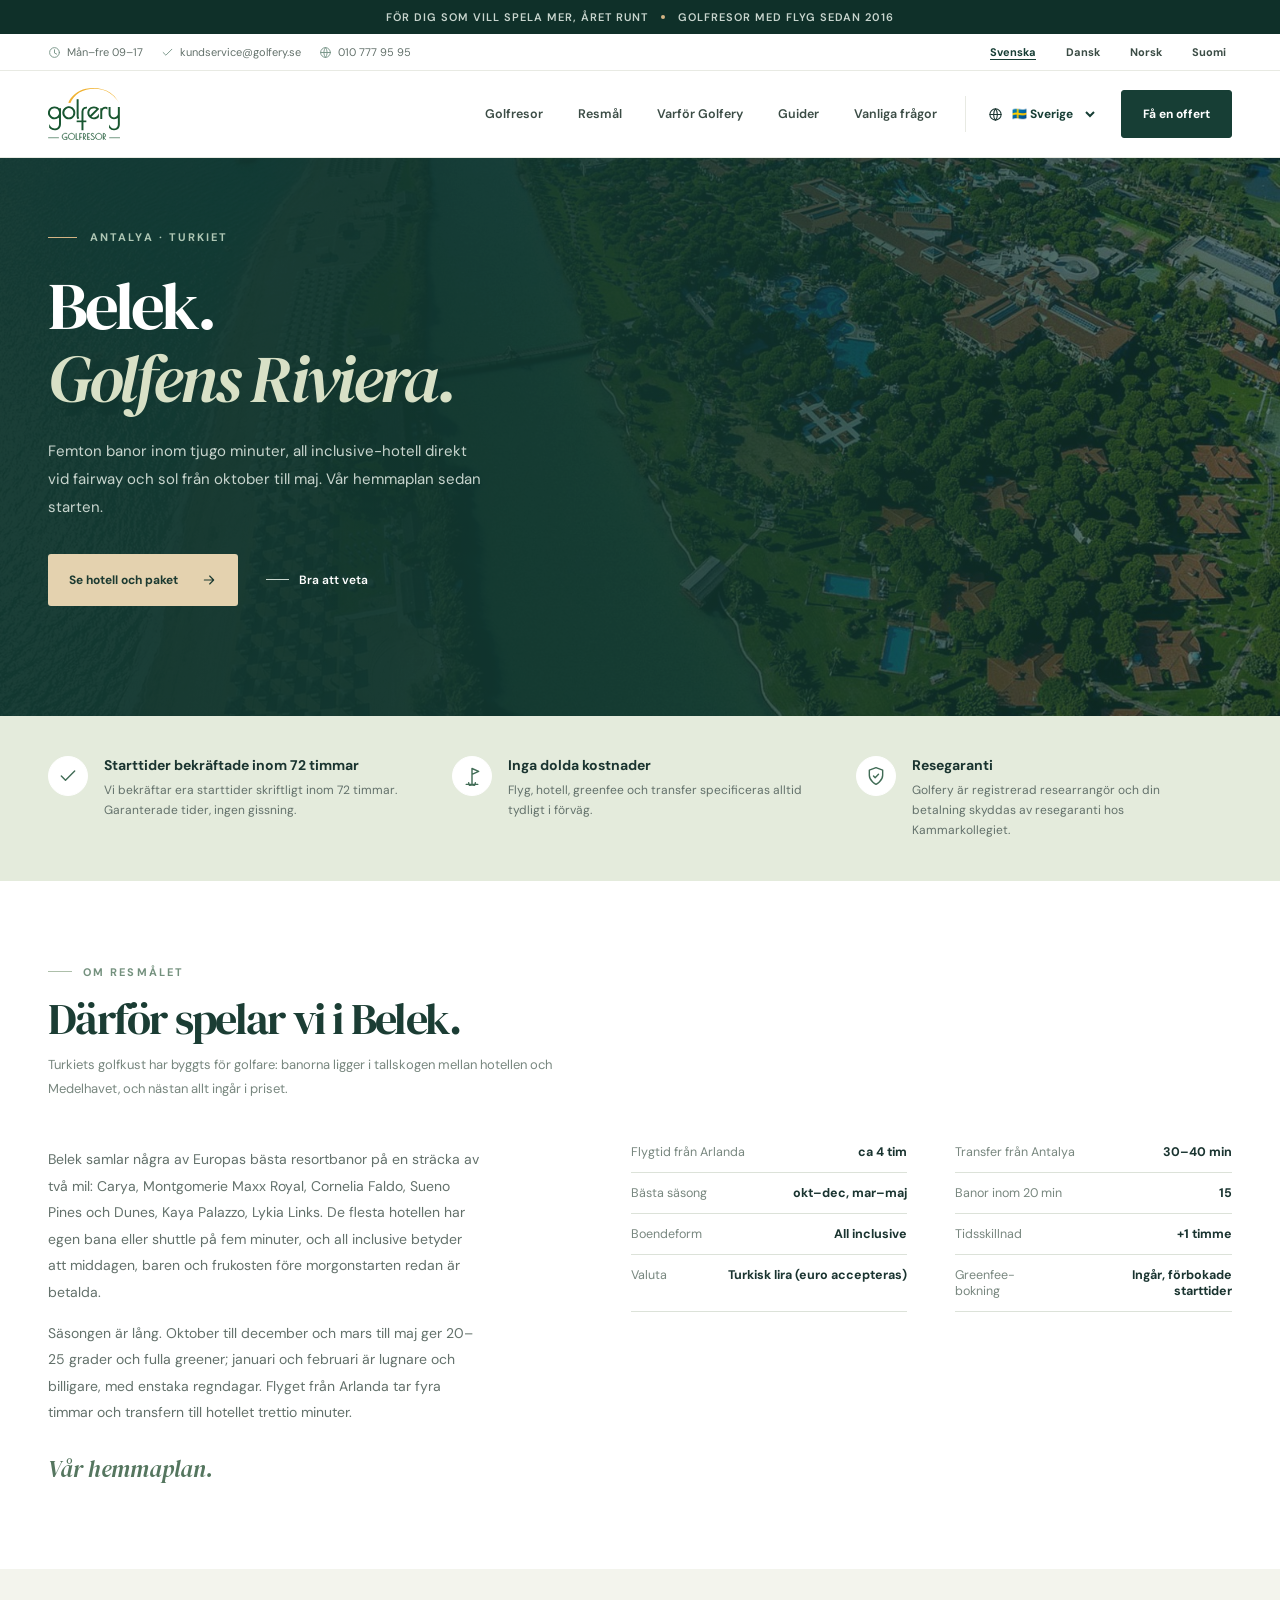
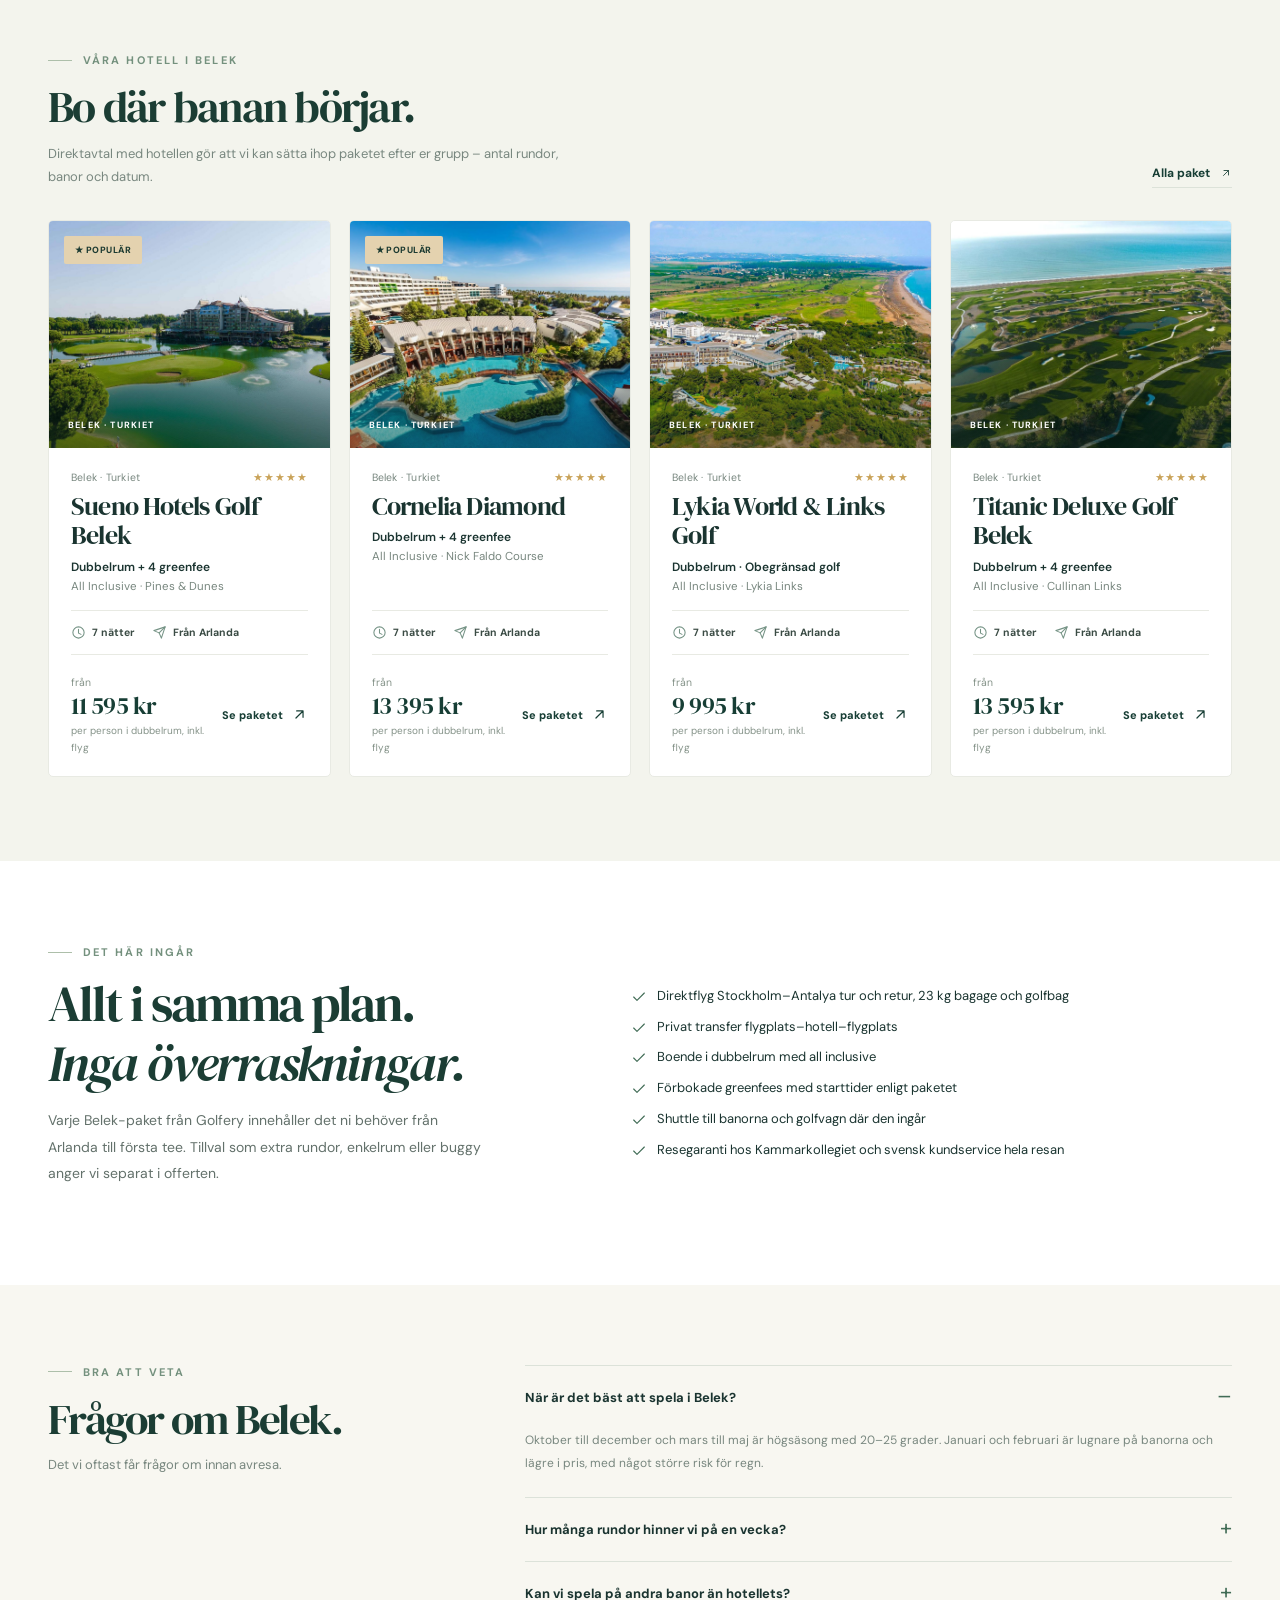
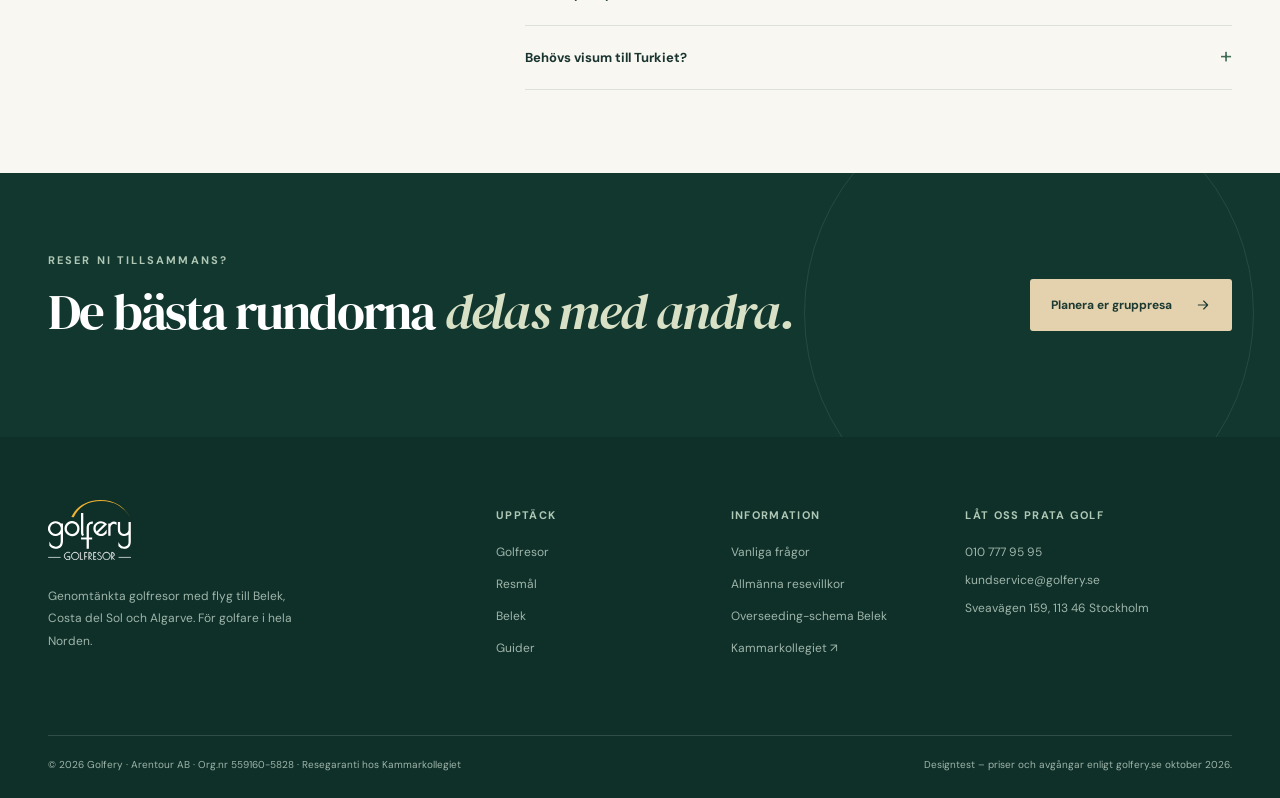
==== commit 44137882: "Add home page with golfery.se photos, real logo and current package prices; Belek page uses real pho" ====
--- a/destination-belek.html
+++ b/destination-belek.html
@@ -1,22 +1,26 @@
 <!doctype html>
-<html lang="sv"><head><meta charset="utf-8"><title>Golfery — Belek (mall för destinationssida)</title><link rel="preconnect" href="https://fonts.googleapis.com"><link rel="preconnect" href="https://fonts.gstatic.com" crossorigin><link href="https://fonts.googleapis.com/css2?family=DM+Sans:wght@400;500;600;700&family=DM+Serif+Display:ital@0;1&display=swap" rel="stylesheet"><link rel="stylesheet" href="tokens.css"><link rel="stylesheet" href="golfery.css"></head>
+<html lang="sv"><head><meta charset="utf-8"><meta name="viewport" content="width=device-width, initial-scale=1, viewport-fit=cover"><title>Golfery — Belek (mall för destinationssida)</title><link rel="preconnect" href="https://fonts.googleapis.com"><link rel="preconnect" href="https://fonts.gstatic.com" crossorigin><link href="https://fonts.googleapis.com/css2?family=DM+Sans:wght@400;500;600;700&family=DM+Serif+Display:ital@0;1&display=swap" rel="stylesheet"><link rel="stylesheet" href="tokens.css"><link rel="stylesheet" href="golfery.css"></head>
 <body style="background:var(--surface);margin:0">
 <svg aria-hidden="true" style="position:absolute;width:0;height:0;overflow:hidden" xmlns="http://www.w3.org/2000/svg"><defs><symbol id="i-arrow" viewBox="0 0 24 24"><path d="M5 12h14m-6-6 6 6-6 6"/></symbol><symbol id="i-up" viewBox="0 0 24 24"><path d="M7 17 17 7M8 7h9v9"/></symbol><symbol id="i-map" viewBox="0 0 24 24"><path d="M20 10c0 5-8 12-8 12S4 15 4 10a8 8 0 0 1 16 0Z"/><circle cx="12" cy="10" r="2.5"/></symbol><symbol id="i-plane" viewBox="0 0 24 24"><path d="m21 3-6 18-3.6-8.4L3 9z"/><path d="m21 3-9.6 9.6"/></symbol><symbol id="i-date" viewBox="0 0 24 24"><rect x="3" y="5" width="18" height="16" rx="2"/><path d="M7 3v4m10-4v4M3 10h18"/></symbol><symbol id="i-people" viewBox="0 0 24 24"><circle cx="9" cy="8" r="3"/><path d="M3 21v-3a6 6 0 0 1 12 0v3M17 11a3 3 0 1 0-1-6M17 15c2.5.2 4 2 4 5v1"/></symbol><symbol id="i-shield" viewBox="0 0 24 24"><path d="M12 22s8-4 8-11V5l-8-3-8 3v6c0 7 8 11 8 11Z"/><path d="m9 12 2 2 4-4"/></symbol><symbol id="i-clock" viewBox="0 0 24 24"><circle cx="12" cy="12" r="9"/><path d="M12 7v6l4 2"/></symbol><symbol id="i-golf" viewBox="0 0 24 24"><path d="M5 22h14M12 22V3l8 3.5L12 10"/><path d="M8 20a4 4 0 0 0 8 0"/></symbol><symbol id="i-globe" viewBox="0 0 24 24"><circle cx="12" cy="12" r="9"/><path d="M3 12h18M12 3c-4 4-4 14 0 18m0-18c4 4 4 14 0 18"/></symbol><symbol id="i-chevron" viewBox="0 0 24 24"><path d="m6 9 6 6 6-6"/></symbol><symbol id="i-check" viewBox="0 0 24 24"><path d="m4 12 5 5L20 6"/></symbol><symbol id="i-sun" viewBox="0 0 24 24"><circle cx="12" cy="12" r="4"/><path d="M12 2v2m0 16v2M4.93 4.93l1.42 1.42m11.3 11.3 1.42 1.42M2 12h2m16 0h2M4.93 19.07l1.42-1.42M17.65 6.35l1.42-1.42"/></symbol></defs></svg>
-<div class="announcement"><span>FÖR DIG SOM VILL SPELA MER, ÅRET RUNT</span><span class="dot"></span><span>NORDIC GOLF TRAVEL</span></div>
-<header class="navigation"><div class="container nav-inner"><a class="brand" href="#" aria-label="Golfery start"><span class="brand-mark"><span>g</span></span><span class="brand-name">golfery<span class="brand-sub">GOLF HOLIDAYS</span></span></a><nav class="nav-links" aria-label="Main navigation"><a href="#">Golfresor</a><a href="#">Resmål</a><a href="#">Varför Golfery</a><a href="#">Vanliga frågor</a></nav><div class="nav-actions"><label class="locale-wrap"><svg class="ico"><use href="#i-globe"/></svg><select aria-label="Language and market"><option>🇸🇪 Sverige</option><option>🇩🇰 Danmark</option><option>🇳🇴 Norge</option><option>🇫🇮 Suomi</option></select></label><button class="nav-cta" type="button">Få en offert</button><button class="menu-toggle" type="button" aria-label="Open menu">☰</button></div></div></header>
+<div class="announcement"><span>FÖR DIG SOM VILL SPELA MER, ÅRET RUNT</span><span class="dot"></span><span>GOLFRESOR MED FLYG SEDAN 2016</span></div>
+<div class="contact-bar"><div class="container"><div class="group"><span><svg class="ico"><use href="#i-clock"/></svg>Mån–fre 09–17</span><a href="mailto:kundservice@golfery.se"><svg class="ico"><use href="#i-check"/></svg>kundservice@golfery.se</a><a href="tel:+46107779595"><svg class="ico"><use href="#i-globe"/></svg>010 777 95 95</a></div><div class="group markets"><a href="#" aria-current="page">Svenska</a><a href="#">Dansk</a><a href="#">Norsk</a><a href="#">Suomi</a></div></div></div>
+<header class="navigation"><div class="container nav-inner"><a class="brand" href="index.html" aria-label="Golfery start"><img class="brand-logo" src="img/logo.svg" alt="Golfery Golfresor" width="76" height="55"></a><nav id="navMenu" class="nav-links" aria-label="Huvudmeny"><a href="#resor">Golfresor</a><a href="#resmal">Resmål</a><a href="#varfor">Varför Golfery</a><a href="#guider">Guider</a><a href="#faq">Vanliga frågor</a></nav><div class="nav-actions"><label class="locale-wrap"><svg class="ico"><use href="#i-globe"/></svg><select aria-label="Språk och marknad"><option>🇸🇪 Sverige</option><option>🇩🇰 Danmark</option><option>🇳🇴 Norge</option><option>🇫🇮 Suomi</option></select></label><a class="nav-cta" href="#offert">Få en offert</a><button class="menu-toggle" id="menuToggle" type="button" aria-label="Öppna meny" aria-expanded="false">☰</button></div></div></header>
 <main>
-<section class="hero hero-inner"><div class="hero-art" role="img" aria-label="Belek" style="background-image:linear-gradient(160deg,#4f8470,#2f5f4e 60%,#1d4538)"></div><div class="container hero-layout"><div class="hero-copy"><div class="eyebrow">ANTALYA · TURKIET</div><h1>Belek.<em>Golfens Riviera.</em></h1><p class="hero-description">Femton banor inom tjugo minuter, all inclusive-hotell direkt vid fairway och sol från oktober till maj. Vår hemmaplan sedan starten.</p><div class="hero-links"><a class="primary-btn" href="#hotell"><span>Se hotell och paket</span><svg class="ico"><use href="#i-arrow"/></svg></a><a class="text-link" href="#faq"><span class="line"></span><span>Bra att veta</span></a></div></div></div></section>
+<section class="hero hero-inner"><div class="hero-art" role="img" aria-label="Belek" style="background-image:url('img/belek.jpg')"></div><div class="container hero-layout"><div class="hero-copy"><div class="eyebrow">ANTALYA · TURKIET</div><h1>Belek.<em>Golfens Riviera.</em></h1><p class="hero-description">Femton banor inom tjugo minuter, all inclusive-hotell direkt vid fairway och sol från oktober till maj. Vår hemmaplan sedan starten.</p><div class="hero-links"><a class="primary-btn" href="#hotell"><span>Se hotell och paket</span><svg class="ico"><use href="#i-arrow"/></svg></a><a class="text-link" href="#faq"><span class="line"></span><span>Bra att veta</span></a></div></div></div></section>
 <section class="promise-strip"><div class="container promise-grid"><div class="promise"><div class="trust-symbol"><svg class="ico"><use href="#i-check"/></svg></div><div><h3>Starttider bekräftade inom 72 timmar</h3><p>Vi bekräftar era starttider skriftligt inom 72 timmar. Garanterade tider, ingen gissning.</p></div></div><div class="promise"><div class="trust-symbol"><svg class="ico"><use href="#i-golf"/></svg></div><div><h3>Inga dolda kostnader</h3><p>Flyg, hotell, greenfee och transfer specificeras alltid tydligt i förväg.</p></div></div><div class="promise"><div class="trust-symbol"><svg class="ico"><use href="#i-shield"/></svg></div><div><h3>Resegaranti</h3><p>Golfery är registrerad researrangör och din betalning skyddas av resegaranti hos Kammarkollegiet.</p></div></div></div></section>
 <section class="section section-white"><div class="container"><div class="section-heading"><div><div class="section-label eyebrow">OM RESMÅLET</div><h2 class="section-title">Därför spelar vi i Belek.</h2><p class="section-subtitle">Turkiets golfkust har byggts för golfare: banorna ligger i tallskogen mellan hotellen och Medelhavet, och nästan allt ingår i priset.</p></div></div><div class="why-layout" style="align-items:start;gap:60px"><div class="why-lead"><p>Belek samlar några av Europas bästa resortbanor på en sträcka av två mil: Carya, Montgomerie Maxx Royal, Cornelia Faldo, Sueno Pines och Dunes, Kaya Palazzo, Lykia Links. De flesta hotellen har egen bana eller shuttle på fem minuter, och all inclusive betyder att middagen, baren och frukosten före morgonstarten redan är betalda.</p><p>Säsongen är lång. Oktober till december och mars till maj ger 20–25 grader och fulla greener; januari och februari är lugnare och billigare, med enstaka regndagar. Flyget från Arlanda tar fyra timmar och transfern till hotellet trettio minuter.</p><div class="why-sign">Vår hemmaplan.</div></div><div><div class="spec-list"><div class="spec-row"><span>Flygtid från Arlanda</span><span>ca 4 tim</span></div><div class="spec-row"><span>Transfer från Antalya</span><span>30–40 min</span></div><div class="spec-row"><span>Bästa säsong</span><span>okt–dec, mar–maj</span></div><div class="spec-row"><span>Banor inom 20 min</span><span>15</span></div><div class="spec-row"><span>Boendeform</span><span>All inclusive</span></div><div class="spec-row"><span>Tidsskillnad</span><span>+1 timme</span></div><div class="spec-row"><span>Valuta</span><span>Turkisk lira (euro accepteras)</span></div><div class="spec-row"><span>Greenfee-bokning</span><span>Ingår, förbokade starttider</span></div></div></div></div></div></section>
 <section class="section section-tint" id="hotell"><div class="container"><div class="section-heading"><div><div class="section-label eyebrow">VÅRA HOTELL I BELEK</div><h2 class="section-title">Bo där banan börjar.</h2><p class="section-subtitle">Direktavtal med hotellen gör att vi kan sätta ihop paketet efter er grupp – antal rundor, banor och datum.</p></div><a class="section-side-link" href="#"><span>Alla paket</span><svg class="ico"><use href="#i-up"/></svg></a></div><div class="package-grid">
-<article class="package-card"><div class="package-art" role="img" aria-label="Sueno Hotels Golf Belek" style="background-image:linear-gradient(170deg,#6b957f,#2f5a48)"><span class="pill pill-star">★ Populär</span><span class="art-caption">Belek · Turkiet</span></div><div class="package-content"><div class="card-meta"><span>Belek · Turkiet</span><span class="stars" aria-label="5 stjärnor">★★★★★</span></div><h3>Sueno Hotels Golf Belek</h3><p class="room-line">Land View · Obegränsad golf</p><p class="board-line">Ultra All Inclusive · Pines &amp; Dunes</p><div class="package-facts"><span><svg class="ico"><use href="#i-clock"/></svg>7 nätter</span><span><svg class="ico"><use href="#i-plane"/></svg>Från Arlanda</span></div><div class="package-foot"><div class="offer-label price-label">från<strong>14 950 kr</strong><small>per golfare, del i dubbelrum</small></div><a class="offer-cta" href="#">Se hotellet<svg class="ico"><use href="#i-up"/></svg></a></div></div></article>
-<article class="package-card"><div class="package-art" role="img" aria-label="Cornelia Diamond" style="background-image:linear-gradient(170deg,#8aa68c,#3d6650)"><span class="pill pill-star">★ Populär</span><span class="art-caption">Belek · Turkiet</span></div><div class="package-content"><div class="card-meta"><span>Belek · Turkiet</span><span class="stars" aria-label="5 stjärnor">★★★★★</span></div><h3>Cornelia Diamond</h3><p class="room-line">Standard Room + 4 Green Fee</p><p class="board-line">Ultra All Inclusive · Cornelia Faldo</p><div class="package-facts"><span><svg class="ico"><use href="#i-clock"/></svg>7 nätter</span><span><svg class="ico"><use href="#i-plane"/></svg>Från Arlanda</span></div><div class="package-foot"><div class="offer-label price-label">från<strong>17 600 kr</strong><small>per golfare, del i dubbelrum</small></div><a class="offer-cta" href="#">Se hotellet<svg class="ico"><use href="#i-up"/></svg></a></div></div></article>
-<article class="package-card"><div class="package-art" role="img" aria-label="Regnum Carya" style="background-image:linear-gradient(170deg,#9fae8a,#4e6446)"><span class="art-caption">Belek · Turkiet</span></div><div class="package-content"><div class="card-meta"><span>Belek · Turkiet</span><span class="stars" aria-label="5 stjärnor">★★★★★</span></div><h3>Regnum Carya</h3><p class="room-line">Jade Room + 3 Green Fee</p><p class="board-line">Ultra All Inclusive · National &amp; Carya</p><div class="package-facts"><span><svg class="ico"><use href="#i-clock"/></svg>7 nätter</span><span><svg class="ico"><use href="#i-plane"/></svg>Från Arlanda</span></div><div class="package-foot"><div class="offer-label price-label">från<strong>24 400 kr</strong><small>per golfare, del i dubbelrum</small></div><a class="offer-cta" href="#">Se hotellet<svg class="ico"><use href="#i-up"/></svg></a></div></div></article>
-<article class="package-card"><div class="package-art" role="img" aria-label="Kaya Palazzo Golf Resort" style="background-image:linear-gradient(170deg,#7fa1a3,#2e5a5a)"><span class="art-caption">Belek · Turkiet</span></div><div class="package-content"><div class="card-meta"><span>Belek · Turkiet</span><span class="stars" aria-label="5 stjärnor">★★★★★</span></div><h3>Kaya Palazzo Golf Resort</h3><p class="room-line">Superior Sea View + 5 Green Fee</p><p class="board-line">Ultra All Inclusive · Kaya Palazzo</p><div class="package-facts"><span><svg class="ico"><use href="#i-clock"/></svg>7 nätter</span><span><svg class="ico"><use href="#i-plane"/></svg>Från Arlanda</span></div><div class="package-foot"><div class="offer-label price-label">från<strong>19 850 kr</strong><small>per golfare, del i dubbelrum</small></div><a class="offer-cta" href="#">Se hotellet<svg class="ico"><use href="#i-up"/></svg></a></div></div></article>
+<article class="package-card"><div class="package-art" role="img" aria-label="Sueno Hotels Golf Belek" style="background-image:url('img/sueno.jpg')"><span class="pill pill-star">★ Populär</span><span class="art-caption">Belek · Turkiet</span></div><div class="package-content"><div class="card-meta"><span>Belek · Turkiet</span><span class="stars" aria-label="5 stjärnor">★★★★★</span></div><h3>Sueno Hotels Golf Belek</h3><p class="room-line">Dubbelrum + 4 greenfee</p><p class="board-line">All Inclusive · Pines &amp; Dunes</p><div class="package-facts"><span><svg class="ico"><use href="#i-clock"/></svg>7 nätter</span><span><svg class="ico"><use href="#i-plane"/></svg>Från Arlanda</span></div><div class="package-foot"><div class="offer-label price-label">från<strong>11 595 kr</strong><small>per person i dubbelrum, inkl. flyg</small></div><a class="offer-cta" href="https://www.golfery.se/vintergolferbjudanden">Se paketet<svg class="ico"><use href="#i-up"/></svg></a></div></div></article>
+<article class="package-card"><div class="package-art" role="img" aria-label="Cornelia Diamond" style="background-image:url('img/cornelia.jpg')"><span class="pill pill-star">★ Populär</span><span class="art-caption">Belek · Turkiet</span></div><div class="package-content"><div class="card-meta"><span>Belek · Turkiet</span><span class="stars" aria-label="5 stjärnor">★★★★★</span></div><h3>Cornelia Diamond</h3><p class="room-line">Dubbelrum + 4 greenfee</p><p class="board-line">All Inclusive · Nick Faldo Course</p><div class="package-facts"><span><svg class="ico"><use href="#i-clock"/></svg>7 nätter</span><span><svg class="ico"><use href="#i-plane"/></svg>Från Arlanda</span></div><div class="package-foot"><div class="offer-label price-label">från<strong>13 395 kr</strong><small>per person i dubbelrum, inkl. flyg</small></div><a class="offer-cta" href="https://www.golfery.se/vintergolferbjudanden">Se paketet<svg class="ico"><use href="#i-up"/></svg></a></div></div></article>
+<article class="package-card"><div class="package-art" role="img" aria-label="Lykia World &amp; Links Golf" style="background-image:url('img/lykia-aerial.jpg')"><span class="art-caption">Belek · Turkiet</span></div><div class="package-content"><div class="card-meta"><span>Belek · Turkiet</span><span class="stars" aria-label="5 stjärnor">★★★★★</span></div><h3>Lykia World &amp; Links Golf</h3><p class="room-line">Dubbelrum · Obegränsad golf</p><p class="board-line">All Inclusive · Lykia Links</p><div class="package-facts"><span><svg class="ico"><use href="#i-clock"/></svg>7 nätter</span><span><svg class="ico"><use href="#i-plane"/></svg>Från Arlanda</span></div><div class="package-foot"><div class="offer-label price-label">från<strong>9 995 kr</strong><small>per person i dubbelrum, inkl. flyg</small></div><a class="offer-cta" href="https://www.golfery.se/vintergolferbjudanden">Se paketet<svg class="ico"><use href="#i-up"/></svg></a></div></div></article>
+<article class="package-card"><div class="package-art" role="img" aria-label="Titanic Deluxe Golf Belek" style="background-image:url('img/titanic.jpg')"><span class="art-caption">Belek · Turkiet</span></div><div class="package-content"><div class="card-meta"><span>Belek · Turkiet</span><span class="stars" aria-label="5 stjärnor">★★★★★</span></div><h3>Titanic Deluxe Golf Belek</h3><p class="room-line">Dubbelrum + 4 greenfee</p><p class="board-line">All Inclusive · Cullinan Links</p><div class="package-facts"><span><svg class="ico"><use href="#i-clock"/></svg>7 nätter</span><span><svg class="ico"><use href="#i-plane"/></svg>Från Arlanda</span></div><div class="package-foot"><div class="offer-label price-label">från<strong>13 595 kr</strong><small>per person i dubbelrum, inkl. flyg</small></div><a class="offer-cta" href="https://www.golfery.se/vintergolferbjudanden">Se paketet<svg class="ico"><use href="#i-up"/></svg></a></div></div></article>
 </div></div></section>
 <section class="section section-white"><div class="container why-layout" style="gap:60px"><div class="why-lead"><div class="section-label eyebrow">DET HÄR INGÅR</div><h2 class="section-title">Allt i samma plan.<br><em>Inga överraskningar.</em></h2><p>Varje Belek-paket från Golfery innehåller det ni behöver från Arlanda till första tee. Tillval som extra rundor, enkelrum eller buggy anger vi separat i offerten.</p></div><div><ul class="check-list"><li><svg class="ico"><use href="#i-check"/></svg><span>Direktflyg Stockholm–Antalya tur och retur, 23 kg bagage och golfbag</span></li><li><svg class="ico"><use href="#i-check"/></svg><span>Privat transfer flygplats–hotell–flygplats</span></li><li><svg class="ico"><use href="#i-check"/></svg><span>Boende i dubbelrum med all inclusive</span></li><li><svg class="ico"><use href="#i-check"/></svg><span>Förbokade greenfees med starttider enligt paketet</span></li><li><svg class="ico"><use href="#i-check"/></svg><span>Shuttle till banorna och golfvagn där den ingår</span></li><li><svg class="ico"><use href="#i-check"/></svg><span>Resegaranti hos Kammarkollegiet och svensk kundservice hela resan</span></li></ul></div></div></section>
 <section class="faq-section" id="faq"><div class="container faq-layout"><div><div class="section-label eyebrow">BRA ATT VETA</div><h2 class="section-title">Frågor om Belek.</h2><p class="section-subtitle">Det vi oftast får frågor om innan avresa.</p></div><div class="faq-list"><details open><summary>När är det bäst att spela i Belek?</summary><p>Oktober till december och mars till maj är högsäsong med 20–25 grader. Januari och februari är lugnare på banorna och lägre i pris, med något större risk för regn.</p></details><details><summary>Hur många rundor hinner vi på en vecka?</summary><p>De flesta grupper spelar fem rundor på sju nätter med en vilodag. Vi bokar starttiderna i förväg så att ni slipper leta tider på plats.</p></details><details><summary>Kan vi spela på andra banor än hotellets?</summary><p>Ja. Vi byter ut eller lägger till rundor på grannbanorna i offerten; shuttle ingår på de flesta hotell.</p></details><details><summary>Behövs visum till Turkiet?</summary><p>Nej, svenska medborgare reser visumfritt upp till 90 dagar. Passet ska vara giltigt minst 150 dagar efter inresa.</p></details></div></div></section>
 <section class="large-statement"><div class="container statement-inner"><div><div class="eyebrow">RESER NI TILLSAMMANS?</div><h2>De bästa rundorna <em>delas med andra.</em></h2></div><button class="primary-btn" type="button"><span>Planera er gruppresa</span><svg class="ico"><use href="#i-arrow"/></svg></button></div></section>
 </main>
-<footer class="footer"><div class="container"><div class="footer-inner"><div class="footer-brand"><a class="brand" href="#" aria-label="Golfery start"><span class="brand-mark"><span>g</span></span><span class="brand-name">golfery<span class="brand-sub">GOLF HOLIDAYS</span></span></a><p class="footer-blurb">Genomtänkta golfresor till sol, nya fairways och fina stunder. För golfare i hela Norden.</p></div><div><h4>Upptäck</h4><div class="footer-links"><a href="#">Golfresor</a><a href="#">Resmål</a><a href="#">Varför Golfery</a></div></div><div><h4>Information</h4><div class="footer-links"><a href="#">Vanliga frågor</a><a href="#">Kammarkollegiet ↗</a><a href="#">Kontakta oss</a></div></div><div class="footer-contact"><h4>Låt oss prata golf</h4><p>+46 (0)10 777 95 95</p><p style="margin:9px 0">kundservice@golfery.se</p><p>Sveavägen 159, 113 46 Stockholm</p></div></div><div class="footer-bottom"><span>© 2026 Golfery · Arentour AB · Org.nr 559160-5828 · Resegaranti hos Kammarkollegiet</span><span>Golfresor till Belek, Algarve och Costa del Sol.</span></div></div></footer>
+<footer class="footer"><div class="container"><div class="footer-inner"><div class="footer-brand"><a class="brand" href="index.html" aria-label="Golfery start"><img class="brand-logo" src="img/logo-white.svg" alt="Golfery Golfresor" width="76" height="55"></a><p class="footer-blurb">Genomtänkta golfresor med flyg till Belek, Costa del Sol och Algarve. För golfare i hela Norden.</p></div><div><h4>Upptäck</h4><div class="footer-links"><a href="#resor">Golfresor</a><a href="#resmal">Resmål</a><a href="destination-belek.html">Belek</a><a href="#guider">Guider</a></div></div><div><h4>Information</h4><div class="footer-links"><a href="#faq">Vanliga frågor</a><a href="https://www.golfery.se/reseinformation/allmanna-resevillkor-for-paketresor">Allmänna resevillkor</a><a href="https://www.golfery.se/overseeding-belek-golf">Overseeding-schema Belek</a><a href="https://www.kammarkollegiet.se/vara-tjanster/resegarantier">Kammarkollegiet ↗</a></div></div><div class="footer-contact"><h4>Låt oss prata golf</h4><p><a href="tel:+46107779595">010 777 95 95</a></p><p style="margin:9px 0"><a href="mailto:kundservice@golfery.se">kundservice@golfery.se</a></p><p>Sveavägen 159, 113 46 Stockholm</p></div></div><div class="footer-bottom"><span>© 2026 Golfery · Arentour AB · Org.nr 559160-5828 · Resegaranti hos Kammarkollegiet</span><span>Designtest – priser och avgångar enligt golfery.se oktober 2026.</span></div></div></footer>
+<script>
+(function(){var t=document.getElementById('menuToggle'),m=document.getElementById('navMenu');if(!t)return;t.addEventListener('click',function(){var o=m.classList.toggle('open');t.setAttribute('aria-expanded',String(o));t.textContent=o?'×':'☰';});m.querySelectorAll('a').forEach(function(a){a.addEventListener('click',function(){m.classList.remove('open');t.textContent='☰';t.setAttribute('aria-expanded','false');});});})();
+</script>
 </body></html>
--- a/golfery.css
+++ b/golfery.css
@@ -392,3 +392,10 @@
 .newsletter .consent{width:100%;font-size:11px;color:var(--ink-muted);display:flex;gap:8px;align-items:center}
 @media(max-width:800px){.promise-grid{grid-template-columns:1fr}.guide-grid{grid-template-columns:1fr 1fr}.newsletter-inner{grid-template-columns:1fr}}
 @media(max-width:560px){.guide-grid{grid-template-columns:1fr}.contact-bar .container{justify-content:center}}
+
+/* Real logo (golfery.se logo.svg): green on light, white variant on forest */
+.brand-logo{display:block;height:52px;width:auto}
+.footer .brand-logo{height:60px}
+a.package-art{display:block}
+@media(max-width:560px){.brand-logo{height:44px}}
+@media(max-width:560px){.announcement .dot,.announcement span:nth-child(3){display:none}.contact-bar .group>a:first-of-type{display:none}.contact-bar .markets a{padding:0 4px;font-size:10.5px}}
